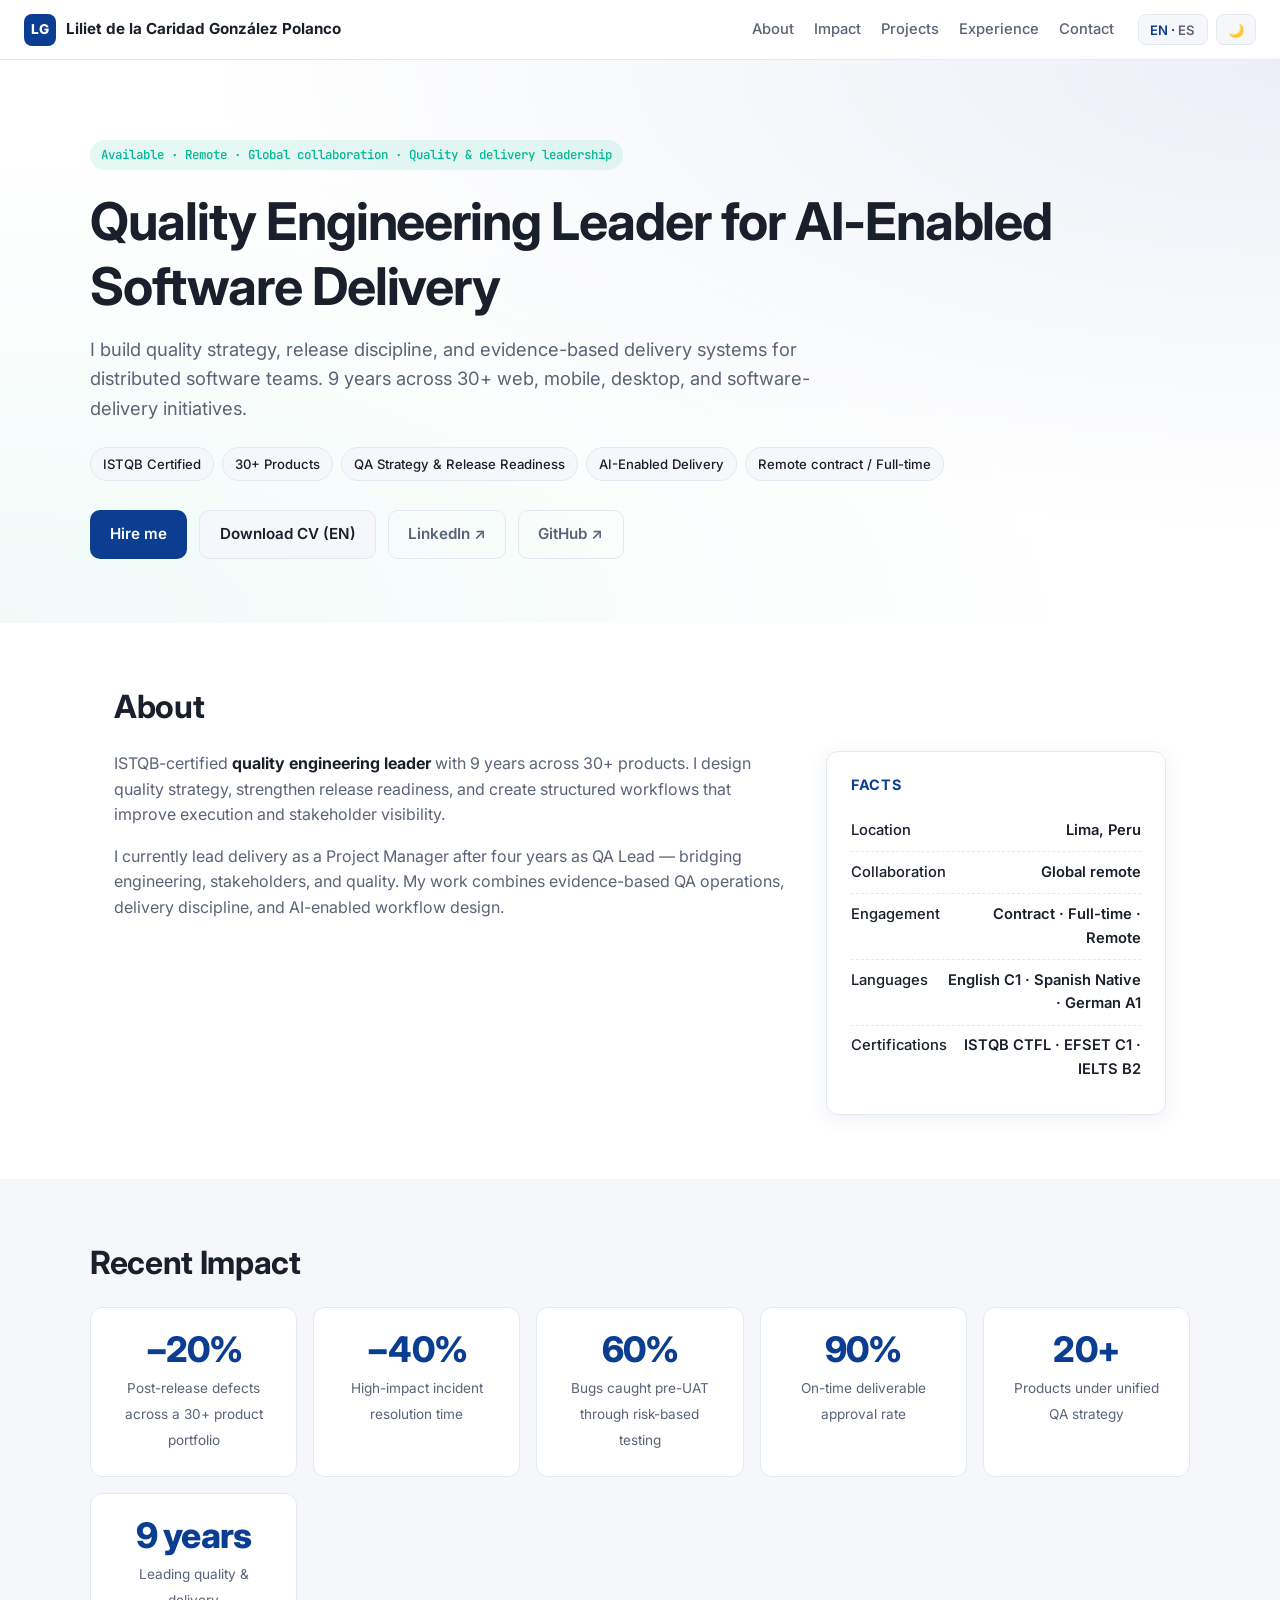
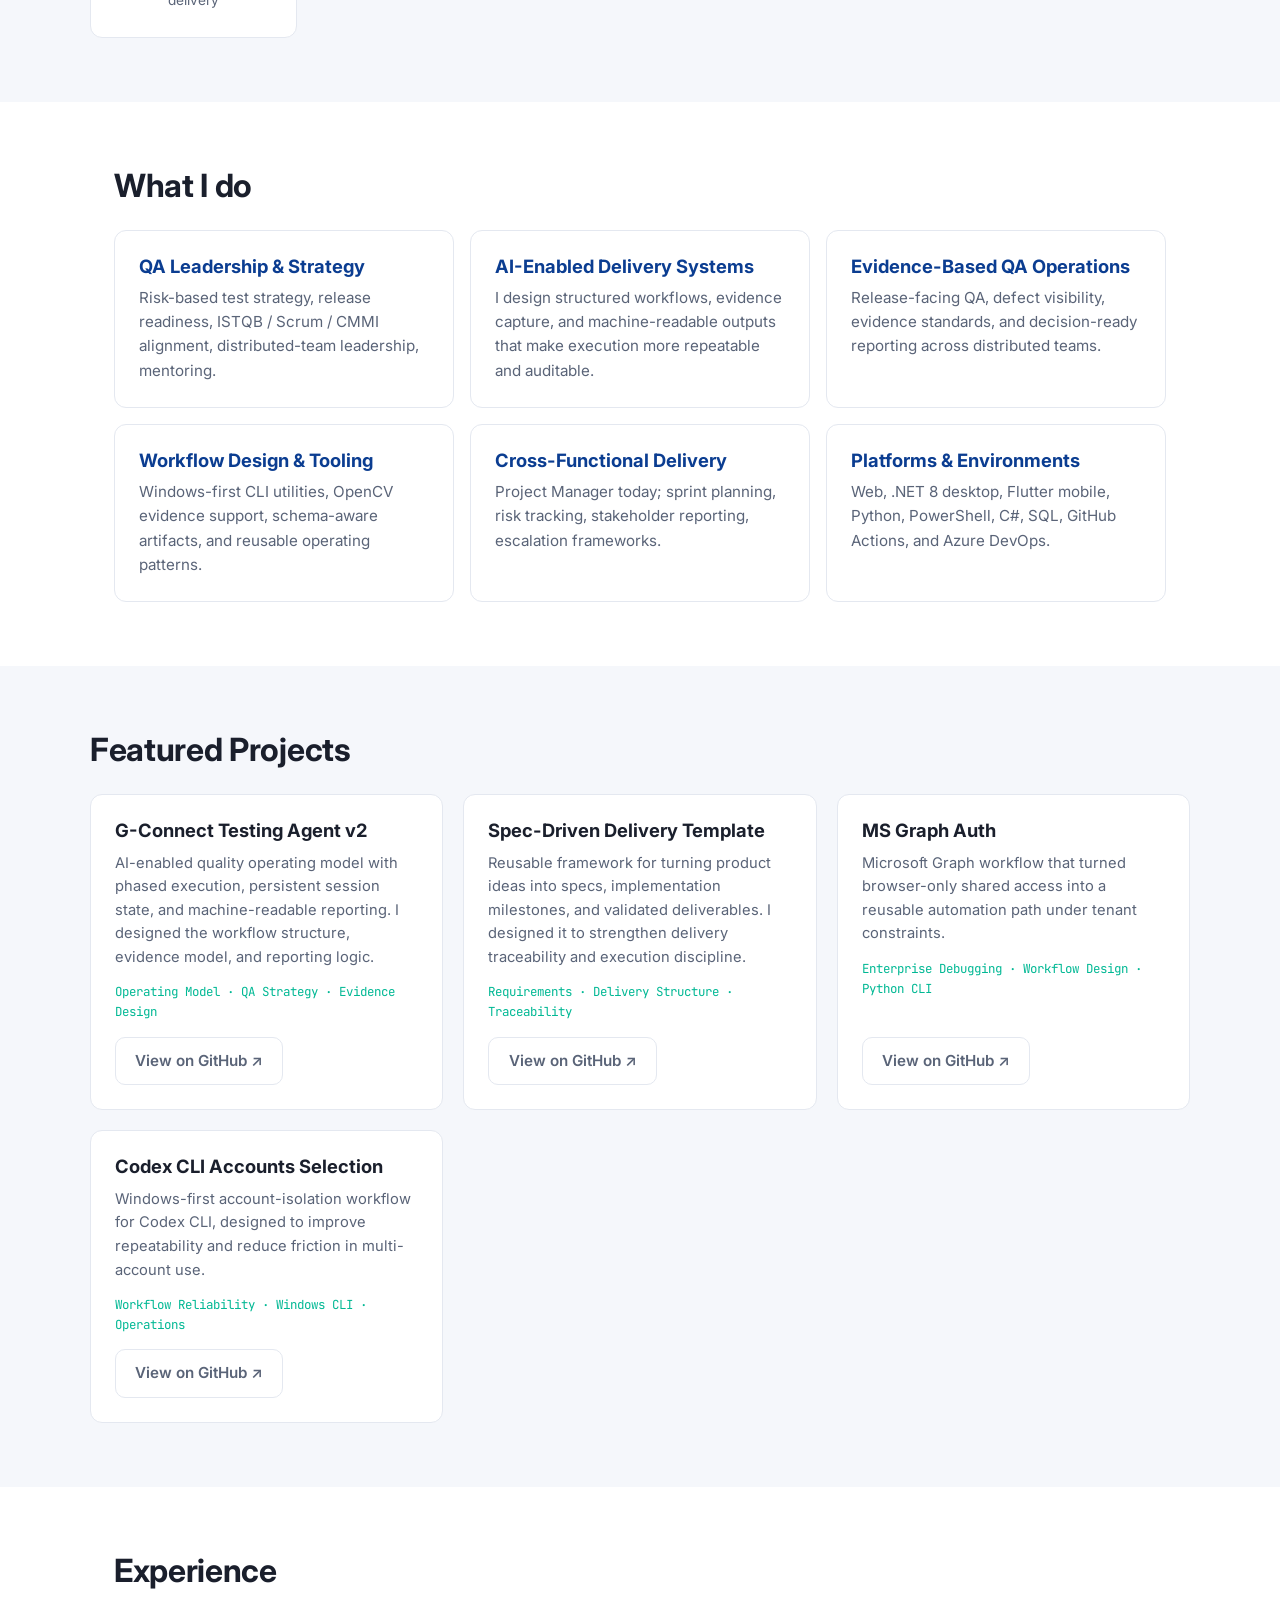
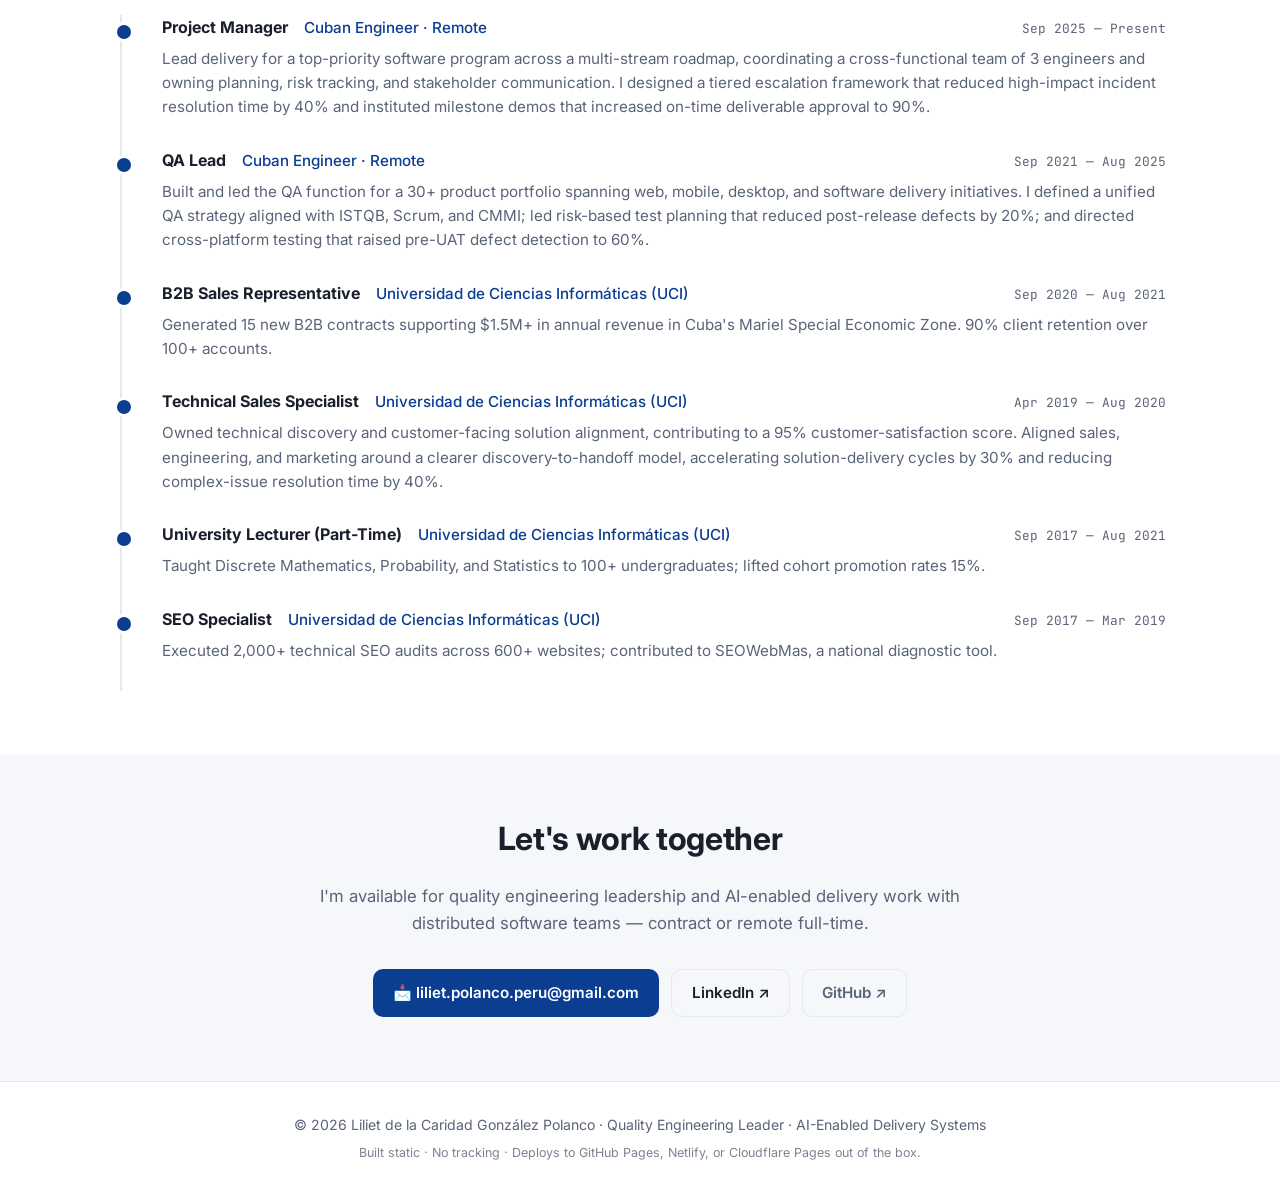
==== index.html @ fee1c7ca "Restore canonical share URL Reverts the temporary versioned share token now that LinkedIn cache bust" ====
<!doctype html>
<html lang="en" data-theme="light">
<head>
  <meta charset="utf-8" />
  <meta name="viewport" content="width=device-width, initial-scale=1" />
  <title>Liliet de la Caridad González Polanco — Quality Engineering Leader · AI-Enabled Delivery Systems</title>
  <meta name="description" content="Quality engineering leader focused on QA strategy, release readiness, stakeholder visibility, and AI-enabled delivery systems for distributed software teams. Based in Lima, Peru and open to global remote collaboration." />
  <meta name="author" content="Liliet de la Caridad González Polanco" />
  <meta name="theme-color" content="#0B3D91" />

  <link rel="canonical" href="https://erzascarlettitania.github.io/portfolio/" />

  <!-- Open Graph -->
  <meta property="og:type" content="website" />
  <meta property="og:site_name" content="Liliet de la Caridad González Polanco — Portfolio" />
  <meta property="og:url" content="https://erzascarlettitania.github.io/portfolio/" />
  <meta property="og:title" content="Liliet de la Caridad González Polanco — Quality Engineering Leader · AI-Enabled Delivery Systems" />
  <meta property="og:description" content="Quality engineering leadership, release readiness, stakeholder visibility, and AI-enabled delivery systems for distributed software teams." />
  <meta property="og:image" content="https://erzascarlettitania.github.io/portfolio/assets/og-cover.png" />
  <meta property="og:image:secure_url" content="https://erzascarlettitania.github.io/portfolio/assets/og-cover.png" />
  <meta property="og:image:type" content="image/png" />
  <meta property="og:image:width" content="1200" />
  <meta property="og:image:height" content="630" />
  <meta property="og:image:alt" content="Liliet de la Caridad González Polanco — Quality Strategy · Delivery Discipline · AI-Enabled Operations" />
  <meta property="og:locale" content="en_US" />
  <meta property="og:locale:alternate" content="es_ES" />

  <!-- Twitter / X -->
  <meta name="twitter:card" content="summary_large_image" />
  <meta name="twitter:title" content="Liliet de la Caridad González Polanco — Quality Engineering Leader · AI-Enabled Delivery Systems" />
  <meta name="twitter:description" content="Quality engineering leadership, release readiness, stakeholder visibility, and AI-enabled delivery systems for distributed software teams." />
  <meta name="twitter:image" content="https://erzascarlettitania.github.io/portfolio/assets/og-cover.png" />

  <link rel="preconnect" href="https://fonts.googleapis.com" />
  <link rel="preconnect" href="https://fonts.gstatic.com" crossorigin />
  <link href="https://fonts.googleapis.com/css2?family=Inter:wght@400;500;600;700;800&family=JetBrains+Mono:wght@400;500&display=swap" rel="stylesheet" />
  <link rel="stylesheet" href="assets/styles.css" />
  <link rel="icon" href="data:image/svg+xml,%3Csvg xmlns='http://www.w3.org/2000/svg' viewBox='0 0 100 100'%3E%3Crect width='100' height='100' rx='20' fill='%230B3D91'/%3E%3Ctext x='50' y='66' font-size='52' font-family='Inter,sans-serif' font-weight='800' text-anchor='middle' fill='white'%3ELG%3C/text%3E%3C/svg%3E" />
  <!-- Google tag (gtag.js) -->
  <script async src="https://www.googletagmanager.com/gtag/js?id=G-RDJG6K39SJ"></script>
  <script>
    window.dataLayer = window.dataLayer || [];
    function gtag(){dataLayer.push(arguments);}
    gtag('js', new Date());
    gtag('config', 'G-RDJG6K39SJ');
  </script>
</head>
<body>

<!-- ====== NAV ====== -->
<header class="nav">
  <a href="#top" class="brand">
    <span class="brand-mark">LG</span>
    <span class="brand-name">Liliet de la Caridad González Polanco</span>
  </a>
  <nav class="nav-links">
    <a href="#about" data-i18n="nav.about">About</a>
    <a href="#impact" data-i18n="nav.impact">Impact</a>
    <a href="#projects" data-i18n="nav.projects">Projects</a>
    <a href="#experience" data-i18n="nav.experience">Experience</a>
    <a href="#contact" data-i18n="nav.contact">Contact</a>
  </nav>
  <div class="nav-actions">
    <button class="lang-toggle" id="langToggle" aria-label="Toggle language">
      <span class="lang-on">EN</span> · <span class="lang-off">ES</span>
    </button>
    <button class="theme-toggle" id="themeToggle" aria-label="Toggle theme">🌙</button>
  </div>
</header>

<main id="top">

<!-- ====== HERO ====== -->
<section class="hero">
  <div class="hero-inner">
    <p class="eyebrow" data-i18n="hero.eyebrow">Available · Remote · Global collaboration · Quality &amp; delivery leadership</p>
    <h1 data-i18n="hero.title">Quality Engineering Leader for AI-Enabled Software Delivery</h1>
    <p class="lead" data-i18n="hero.lead">
      I build quality strategy, release discipline, and evidence-based delivery systems for distributed software teams.
      9 years across 30+ web, mobile, desktop, and software-delivery initiatives.
    </p>
    <div class="badges">
      <span class="badge" data-i18n="hero.b1">ISTQB Certified</span>
      <span class="badge" data-i18n="hero.b2">30+ Products</span>
      <span class="badge" data-i18n="hero.b3">QA Strategy &amp; Release Readiness</span>
      <span class="badge" data-i18n="hero.b4">AI-Enabled Delivery</span>
      <span class="badge" data-i18n="hero.b5">Remote contract / Full-time</span>
    </div>
    <div class="cta-row">
      <a class="btn btn-primary" href="mailto:liliet.polanco.peru@gmail.com" data-i18n="hero.ctaHire">Hire me</a>
      <a class="btn btn-secondary" id="cvDownload" href="assets/cv-en.pdf" download data-i18n="hero.ctaCv">Download CV (EN)</a>
      <a class="btn btn-ghost" href="https://www.linkedin.com/in/lilypolanco" target="_blank" rel="noopener">LinkedIn ↗</a>
      <a class="btn btn-ghost" href="https://github.com/ErzaScarletTitania" target="_blank" rel="noopener">GitHub ↗</a>
    </div>
  </div>
</section>

<!-- ====== ABOUT ====== -->
<section id="about" class="section">
  <h2 data-i18n="about.title">About</h2>
  <div class="grid two-col">
    <div>
      <p data-i18n="about.p1">
        ISTQB-certified <strong>quality engineering leader</strong> with 9 years across 30+ products.
        I design quality strategy, strengthen release readiness, and create structured workflows that improve execution and stakeholder visibility.
      </p>
      <p data-i18n="about.p2">
        I currently lead delivery as a Project Manager after four years as QA Lead — bridging engineering, stakeholders, and quality.
        My work combines evidence-based QA operations, delivery discipline, and AI-enabled workflow design.
      </p>
    </div>
    <aside class="card">
      <h3 data-i18n="about.factsTitle">Facts</h3>
      <ul class="facts">
        <li><strong data-i18n="about.f1k">Location</strong><span data-i18n="about.f1v">Lima, Peru</span></li>
        <li><strong data-i18n="about.f2k">Collaboration</strong><span data-i18n="about.f2v">Global remote</span></li>
        <li><strong data-i18n="about.f3k">Engagement</strong><span data-i18n="about.f3v">Contract · Full-time · Remote</span></li>
        <li><strong data-i18n="about.f4k">Languages</strong><span data-i18n="about.f4v">English C1 · Spanish Native · German A1</span></li>
        <li><strong data-i18n="about.f5k">Certifications</strong><span>ISTQB CTFL · EFSET C1 · IELTS B2</span></li>
      </ul>
    </aside>
  </div>
</section>

<!-- ====== IMPACT ====== -->
<section id="impact" class="section section-alt">
  <h2 data-i18n="impact.title">Recent Impact</h2>
  <div class="metrics">
    <div class="metric">
      <span class="metric-value">−20%</span>
      <span class="metric-label" data-i18n="impact.m1">Post-release defects across a 30+ product portfolio</span>
    </div>
    <div class="metric">
      <span class="metric-value">−40%</span>
      <span class="metric-label" data-i18n="impact.m2">High-impact incident resolution time</span>
    </div>
    <div class="metric">
      <span class="metric-value">60%</span>
      <span class="metric-label" data-i18n="impact.m3">Bugs caught pre-UAT through risk-based testing</span>
    </div>
    <div class="metric">
      <span class="metric-value">90%</span>
      <span class="metric-label" data-i18n="impact.m4">On-time deliverable approval rate</span>
    </div>
    <div class="metric">
      <span class="metric-value">20+</span>
      <span class="metric-label" data-i18n="impact.m5">Products under unified QA strategy</span>
    </div>
    <div class="metric">
      <span class="metric-value" data-i18n="impact.v6">9 years</span>
      <span class="metric-label" data-i18n="impact.m6">Leading quality &amp; delivery</span>
    </div>
  </div>
</section>

<!-- ====== SKILLS ====== -->
<section id="skills" class="section">
  <h2 data-i18n="skills.title">What I do</h2>
  <div class="skills-grid">
    <div class="skill-card">
      <h3 data-i18n="skills.s1t">QA Leadership &amp; Strategy</h3>
      <p data-i18n="skills.s1d">Risk-based test strategy, release readiness, ISTQB / Scrum / CMMI alignment, distributed-team leadership, mentoring.</p>
    </div>
    <div class="skill-card">
      <h3 data-i18n="skills.s2t">AI-Enabled Delivery Systems</h3>
      <p data-i18n="skills.s2d">I design structured workflows, evidence capture, and machine-readable outputs that make execution more repeatable and auditable.</p>
    </div>
    <div class="skill-card">
      <h3 data-i18n="skills.s3t">Evidence-Based QA Operations</h3>
      <p data-i18n="skills.s3d">Release-facing QA, defect visibility, evidence standards, and decision-ready reporting across distributed teams.</p>
    </div>
    <div class="skill-card">
      <h3 data-i18n="skills.s4t">Workflow Design &amp; Tooling</h3>
      <p data-i18n="skills.s4d">Windows-first CLI utilities, OpenCV evidence support, schema-aware artifacts, and reusable operating patterns.</p>
    </div>
    <div class="skill-card">
      <h3 data-i18n="skills.s5t">Cross-Functional Delivery</h3>
      <p data-i18n="skills.s5d">Project Manager today; sprint planning, risk tracking, stakeholder reporting, escalation frameworks.</p>
    </div>
    <div class="skill-card">
      <h3 data-i18n="skills.s6t">Platforms &amp; Environments</h3>
      <p data-i18n="skills.s6d">Web, .NET 8 desktop, Flutter mobile, Python, PowerShell, C#, SQL, GitHub Actions, and Azure DevOps.</p>
    </div>
  </div>
</section>

<!-- ====== PROJECTS ====== -->
<section id="projects" class="section section-alt">
  <h2 data-i18n="projects.title">Featured Projects</h2>
  <div class="projects">
    <article class="project">
      <h3>G-Connect Testing Agent v2</h3>
      <p data-i18n="projects.p1">
        AI-enabled quality operating model with phased execution, persistent session state, and machine-readable reporting.
        I designed the workflow structure, evidence model, and reporting logic.
      </p>
      <p class="stack" data-i18n="projects.s1">Operating Model · QA Strategy · Evidence Design</p>
      <a class="btn btn-ghost" href="https://github.com/ErzaScarletTitania/g-connect-testing-agent-v2-public-showcase" target="_blank" rel="noopener" data-i18n="projects.cta">View on GitHub ↗</a>
    </article>
    <article class="project">
      <h3>Spec-Driven Delivery Template</h3>
      <p data-i18n="projects.p2">
        Reusable framework for turning product ideas into specs, implementation milestones, and validated deliverables.
        I designed it to strengthen delivery traceability and execution discipline.
      </p>
      <p class="stack" data-i18n="projects.s2">Requirements · Delivery Structure · Traceability</p>
      <a class="btn btn-ghost" href="https://github.com/ErzaScarletTitania/spec-driven-delivery-template" target="_blank" rel="noopener" data-i18n="projects.cta">View on GitHub ↗</a>
    </article>
    <article class="project">
      <h3>MS Graph Auth</h3>
      <p data-i18n="projects.p3">
        Microsoft Graph workflow that turned browser-only shared access into a reusable automation path under tenant constraints.
      </p>
      <p class="stack" data-i18n="projects.s3">Enterprise Debugging · Workflow Design · Python CLI</p>
      <a class="btn btn-ghost" href="https://github.com/ErzaScarletTitania/ms-graph-auth" target="_blank" rel="noopener" data-i18n="projects.cta">View on GitHub ↗</a>
    </article>
    <article class="project">
      <h3>Codex CLI Accounts Selection</h3>
      <p data-i18n="projects.p4">
        Windows-first account-isolation workflow for Codex CLI, designed to improve repeatability and reduce friction in multi-account use.
      </p>
      <p class="stack" data-i18n="projects.s4">Workflow Reliability · Windows CLI · Operations</p>
      <a class="btn btn-ghost" href="https://github.com/ErzaScarletTitania/Codex-CLI-Accounts-Selection" target="_blank" rel="noopener" data-i18n="projects.cta">View on GitHub ↗</a>
    </article>
  </div>
</section>

<!-- ====== EXPERIENCE ====== -->
<section id="experience" class="section">
  <h2 data-i18n="exp.title">Experience</h2>
  <ol class="timeline">
    <li>
      <div class="t-header">
        <span class="t-role" data-i18n="exp.h1r">Project Manager</span>
        <span class="t-company" data-i18n="exp.h1c">Cuban Engineer · Remote</span>
        <span class="t-date" data-i18n="exp.h1d">Sep 2025 — Present</span>
      </div>
      <p data-i18n="exp.r1">Lead delivery for a top-priority software program across a multi-stream roadmap, coordinating a cross-functional team of 3 engineers and owning planning, risk tracking, and stakeholder communication. I designed a tiered escalation framework that reduced high-impact incident resolution time by 40% and instituted milestone demos that increased on-time deliverable approval to 90%.</p>
    </li>
    <li>
      <div class="t-header">
        <span class="t-role" data-i18n="exp.h2r">QA Lead</span>
        <span class="t-company" data-i18n="exp.h2c">Cuban Engineer · Remote</span>
        <span class="t-date" data-i18n="exp.h2d">Sep 2021 — Aug 2025</span>
      </div>
      <p data-i18n="exp.r2">Built and led the QA function for a 30+ product portfolio spanning web, mobile, desktop, and software delivery initiatives. I defined a unified QA strategy aligned with ISTQB, Scrum, and CMMI; led risk-based test planning that reduced post-release defects by 20%; and directed cross-platform testing that raised pre-UAT defect detection to 60%.</p>
    </li>
    <li>
      <div class="t-header">
        <span class="t-role" data-i18n="exp.h3r">B2B Sales Representative</span>
        <span class="t-company" data-i18n="exp.h3c">Universidad de Ciencias Informáticas (UCI)</span>
        <span class="t-date" data-i18n="exp.h3d">Sep 2020 — Aug 2021</span>
      </div>
      <p data-i18n="exp.r3">Generated 15 new B2B contracts supporting $1.5M+ in annual revenue in Cuba's Mariel Special Economic Zone. 90% client retention over 100+ accounts.</p>
    </li>
    <li>
      <div class="t-header">
        <span class="t-role" data-i18n="exp.h4r">Technical Sales Specialist</span>
        <span class="t-company" data-i18n="exp.h4c">Universidad de Ciencias Informáticas (UCI)</span>
        <span class="t-date" data-i18n="exp.h4d">Apr 2019 — Aug 2020</span>
      </div>
      <p data-i18n="exp.r4">Owned technical discovery and customer-facing solution alignment, contributing to a 95% customer-satisfaction score. Aligned sales, engineering, and marketing around a clearer discovery-to-handoff model, accelerating solution-delivery cycles by 30% and reducing complex-issue resolution time by 40%.</p>
    </li>
    <li>
      <div class="t-header">
        <span class="t-role" data-i18n="exp.h5r">University Lecturer (Part-Time)</span>
        <span class="t-company" data-i18n="exp.h5c">Universidad de Ciencias Informáticas (UCI)</span>
        <span class="t-date" data-i18n="exp.h5d">Sep 2017 — Aug 2021</span>
      </div>
      <p data-i18n="exp.r5">Taught Discrete Mathematics, Probability, and Statistics to 100+ undergraduates; lifted cohort promotion rates 15%.</p>
    </li>
    <li>
      <div class="t-header">
        <span class="t-role" data-i18n="exp.h6r">SEO Specialist</span>
        <span class="t-company" data-i18n="exp.h6c">Universidad de Ciencias Informáticas (UCI)</span>
        <span class="t-date" data-i18n="exp.h6d">Sep 2017 — Mar 2019</span>
      </div>
      <p data-i18n="exp.r6">Executed 2,000+ technical SEO audits across 600+ websites; contributed to SEOWebMas, a national diagnostic tool.</p>
    </li>
  </ol>
</section>

<!-- ====== CONTACT ====== -->
<section id="contact" class="section section-alt contact">
  <h2 data-i18n="contact.title">Let's work together</h2>
    <p class="contact-lead" data-i18n="contact.lead">
    I'm available for quality engineering leadership and AI-enabled delivery work with distributed software teams —
    contract or remote full-time.
    </p>
  <div class="cta-row center">
    <a class="btn btn-primary" href="mailto:liliet.polanco.peru@gmail.com">📩 liliet.polanco.peru@gmail.com</a>
    <a class="btn btn-secondary" href="https://www.linkedin.com/in/lilypolanco" target="_blank" rel="noopener">LinkedIn ↗</a>
    <a class="btn btn-ghost" href="https://github.com/ErzaScarletTitania" target="_blank" rel="noopener">GitHub ↗</a>
  </div>
</section>

</main>

<footer class="footer">
  <p>© <span id="year"></span> Liliet de la Caridad González Polanco · <span data-i18n="footer.tag">Quality Engineering Leader · AI-Enabled Delivery Systems</span></p>
  <p class="small" data-i18n="footer.built">Built static · No tracking · Deploys to GitHub Pages, Netlify, or Cloudflare Pages out of the box.</p>
</footer>

<script src="assets/script.js"></script>
</body>
</html>
---- assets/styles.css ----
/* ============================================
   Liliet Gonzalez Polanco — Portfolio styles
   Single-page, responsive, light + dark theme
   ============================================ */

:root {
  --navy: #0B3D91;
  --navy-2: #1853C7;
  --ink: #1A1F2C;
  --muted: #5A6478;
  --bg: #FFFFFF;
  --bg-alt: #F5F7FB;
  --card: #FFFFFF;
  --border: #E4E8F0;
  --accent: #00B894;
  --shadow: 0 4px 20px rgba(11, 61, 145, 0.08);
  --radius: 12px;
  --max: 1100px;
  --font: 'Inter', -apple-system, BlinkMacSystemFont, 'Segoe UI', Roboto, sans-serif;
  --mono: 'JetBrains Mono', ui-monospace, SFMono-Regular, Menlo, monospace;
}

[data-theme="dark"] {
  --ink: #E8ECF5;
  --muted: #98A2B8;
  --bg: #0E1322;
  --bg-alt: #151B2E;
  --card: #1A2138;
  --border: #2A3252;
  --navy: #4D7CE6;
  --navy-2: #6E96EF;
  --shadow: 0 4px 20px rgba(0, 0, 0, 0.4);
}

* { box-sizing: border-box; margin: 0; padding: 0; }

html { scroll-behavior: smooth; }

body {
  font-family: var(--font);
  color: var(--ink);
  background: var(--bg);
  line-height: 1.6;
  font-size: 16px;
  -webkit-font-smoothing: antialiased;
  transition: background 0.2s, color 0.2s;
}

a { color: var(--navy); text-decoration: none; }
a:hover { text-decoration: underline; }

h1, h2, h3 { font-weight: 700; line-height: 1.25; color: var(--ink); }
h1 { font-size: clamp(2rem, 4.5vw, 3.25rem); letter-spacing: -0.02em; }
h2 { font-size: clamp(1.5rem, 3vw, 2rem); margin-bottom: 1.5rem; letter-spacing: -0.01em; }
h3 { font-size: 1.15rem; margin-bottom: 0.5rem; }

/* ====== NAV ====== */
.nav {
  position: sticky; top: 0; z-index: 50;
  display: flex; align-items: center; gap: 1.5rem;
  padding: 0.85rem 1.5rem;
  background: rgba(255, 255, 255, 0.85);
  backdrop-filter: blur(12px);
  border-bottom: 1px solid var(--border);
}
[data-theme="dark"] .nav { background: rgba(14, 19, 34, 0.85); }

.brand { display: flex; align-items: center; gap: 0.6rem; font-weight: 700; color: var(--ink); }
.brand:hover { text-decoration: none; }
.brand-mark {
  display: inline-flex; align-items: center; justify-content: center;
  width: 32px; height: 32px;
  background: var(--navy); color: white;
  border-radius: 8px; font-size: 0.85rem; font-weight: 800;
}
.brand-name { font-size: 0.95rem; }

.nav-links { display: flex; gap: 1.25rem; margin-left: auto; }
.nav-links a { color: var(--muted); font-size: 0.92rem; font-weight: 500; }
.nav-links a:hover { color: var(--navy); text-decoration: none; }

.nav-actions { display: flex; gap: 0.5rem; }
.lang-toggle, .theme-toggle {
  background: var(--bg-alt); border: 1px solid var(--border);
  color: var(--ink); padding: 0.4rem 0.7rem;
  border-radius: 8px; cursor: pointer; font-size: 0.82rem; font-weight: 600;
  font-family: var(--font);
  transition: all 0.15s;
}
.lang-toggle:hover, .theme-toggle:hover { border-color: var(--navy); color: var(--navy); }
.lang-on { color: var(--navy); }
.lang-off { color: var(--muted); }
[lang="es"] .lang-on { color: var(--muted); }
[lang="es"] .lang-off { color: var(--navy); }

/* ====== HERO ====== */
.hero {
  padding: 5rem 1.5rem 4rem;
  background:
    radial-gradient(ellipse at top right, rgba(11, 61, 145, 0.08), transparent 60%),
    radial-gradient(ellipse at bottom left, rgba(0, 184, 148, 0.06), transparent 60%);
}
.hero-inner { max-width: var(--max); margin: 0 auto; }

.eyebrow {
  display: inline-block;
  font-family: var(--mono);
  font-size: 0.78rem;
  color: var(--accent);
  background: rgba(0, 184, 148, 0.1);
  padding: 0.3rem 0.7rem;
  border-radius: 999px;
  margin-bottom: 1.2rem;
  font-weight: 500;
}

.lead {
  font-size: 1.15rem; color: var(--muted);
  max-width: 760px; margin: 1rem 0 1.5rem;
}

.badges { display: flex; flex-wrap: wrap; gap: 0.5rem; margin-bottom: 1.8rem; }
.badge {
  font-size: 0.82rem; padding: 0.35rem 0.75rem;
  background: var(--bg-alt); color: var(--ink);
  border: 1px solid var(--border); border-radius: 999px;
  font-weight: 500;
}

.cta-row { display: flex; flex-wrap: wrap; gap: 0.75rem; }
.cta-row.center { justify-content: center; }

.btn {
  display: inline-flex; align-items: center; gap: 0.4rem;
  padding: 0.7rem 1.2rem; border-radius: 10px;
  font-weight: 600; font-size: 0.95rem;
  border: 1px solid transparent; cursor: pointer;
  font-family: var(--font);
  transition: all 0.15s;
}
.btn:hover { text-decoration: none; transform: translateY(-1px); }
.btn-primary { background: var(--navy); color: white; }
.btn-primary:hover { background: var(--navy-2); color: white; box-shadow: var(--shadow); }
.btn-secondary { background: var(--bg-alt); color: var(--ink); border-color: var(--border); }
.btn-secondary:hover { border-color: var(--navy); color: var(--navy); }
.btn-ghost { background: transparent; color: var(--muted); border-color: var(--border); }
.btn-ghost:hover { color: var(--navy); border-color: var(--navy); }

/* ====== SECTIONS ====== */
.section {
  max-width: var(--max);
  margin: 0 auto;
  padding: 4rem 1.5rem;
}
.section-alt {
  background: var(--bg-alt);
  max-width: none;
  padding-left: max(1.5rem, calc((100vw - var(--max)) / 2));
  padding-right: max(1.5rem, calc((100vw - var(--max)) / 2));
}

.grid.two-col {
  display: grid; gap: 2rem;
  grid-template-columns: 2fr 1fr;
}
.grid.two-col p { color: var(--muted); margin-bottom: 1rem; }
.grid.two-col strong, .grid.two-col em { color: var(--ink); font-style: normal; }
.grid.two-col em { color: var(--navy); font-weight: 600; }

.card {
  background: var(--card);
  border: 1px solid var(--border);
  border-radius: var(--radius);
  padding: 1.5rem;
  box-shadow: var(--shadow);
}
.card h3 { color: var(--navy); margin-bottom: 1rem; font-size: 0.9rem; text-transform: uppercase; letter-spacing: 0.05em; }
.facts { list-style: none; }
.facts li {
  display: flex; justify-content: space-between; gap: 1rem;
  padding: 0.55rem 0;
  border-bottom: 1px dashed var(--border);
  font-size: 0.92rem;
}
.facts li:last-child { border-bottom: 0; }
.facts strong { color: var(--muted); font-weight: 500; }
.facts span { color: var(--ink); font-weight: 600; text-align: right; }

/* ====== METRICS ====== */
.metrics {
  display: grid;
  grid-template-columns: repeat(auto-fit, minmax(180px, 1fr));
  gap: 1rem;
  max-width: var(--max);
  margin: 0 auto;
}
.metric {
  background: var(--card);
  border: 1px solid var(--border);
  border-radius: var(--radius);
  padding: 1.5rem;
  text-align: center;
}
.metric-value {
  display: block;
  font-size: 2.2rem; font-weight: 800;
  color: var(--navy);
  line-height: 1; margin-bottom: 0.5rem;
  letter-spacing: -0.02em;
}
.metric-label {
  font-size: 0.85rem; color: var(--muted);
}

/* ====== SKILLS ====== */
.skills-grid {
  display: grid;
  grid-template-columns: repeat(auto-fit, minmax(280px, 1fr));
  gap: 1rem;
}
.skill-card {
  background: var(--card);
  border: 1px solid var(--border);
  border-radius: var(--radius);
  padding: 1.5rem;
  transition: transform 0.15s, box-shadow 0.15s;
}
.skill-card:hover { transform: translateY(-3px); box-shadow: var(--shadow); border-color: var(--navy); }
.skill-card h3 { color: var(--navy); }
.skill-card p { color: var(--muted); font-size: 0.95rem; }

/* ====== PROJECTS ====== */
.projects {
  display: grid;
  grid-template-columns: repeat(auto-fit, minmax(320px, 1fr));
  gap: 1.25rem;
  max-width: var(--max);
  margin: 0 auto;
}
.project {
  background: var(--card);
  border: 1px solid var(--border);
  border-radius: var(--radius);
  padding: 1.5rem;
  display: flex; flex-direction: column;
  transition: transform 0.15s, box-shadow 0.15s, border-color 0.15s;
}
.project:hover { transform: translateY(-3px); box-shadow: var(--shadow); border-color: var(--navy); }
.project h3 { margin-bottom: 0.6rem; }
.project p { color: var(--muted); font-size: 0.92rem; flex: 1; margin-bottom: 0.8rem; }
.project .stack {
  font-family: var(--mono); font-size: 0.78rem;
  color: var(--accent); margin-bottom: 0.9rem;
}
.project .btn { align-self: flex-start; }

/* ====== TIMELINE ====== */
.timeline { list-style: none; position: relative; padding-left: 1.5rem; }
.timeline::before {
  content: ''; position: absolute; left: 6px; top: 0; bottom: 0;
  width: 2px; background: var(--border);
}
.timeline li { position: relative; padding: 0 0 1.75rem 1.5rem; }
.timeline li::before {
  content: ''; position: absolute; left: -1.5rem; top: 0.45rem;
  width: 14px; height: 14px; border-radius: 50%;
  background: var(--navy); border: 3px solid var(--bg);
}
[data-theme="dark"] .timeline li::before { border-color: var(--bg); }
.t-header {
  display: flex; flex-wrap: wrap; gap: 0.5rem 1rem;
  align-items: baseline; margin-bottom: 0.4rem;
}
.t-role { font-weight: 700; color: var(--ink); }
.t-company { color: var(--navy); font-weight: 500; font-size: 0.95rem; }
.t-date { font-family: var(--mono); font-size: 0.8rem; color: var(--muted); margin-left: auto; }
.timeline p { color: var(--muted); font-size: 0.95rem; }

/* ====== CONTACT ====== */
.contact { text-align: center; }
.contact-lead {
  max-width: 700px; margin: 0 auto 2rem;
  color: var(--muted); font-size: 1.05rem;
}

/* ====== FOOTER ====== */
.footer {
  padding: 2rem 1.5rem;
  text-align: center;
  border-top: 1px solid var(--border);
  color: var(--muted);
  font-size: 0.88rem;
}
.footer .small { font-size: 0.78rem; margin-top: 0.4rem; opacity: 0.8; }

/* ====== RESPONSIVE ====== */
@media (max-width: 760px) {
  .nav { padding: 0.7rem 1rem; gap: 0.75rem; }
  .nav-links { display: none; }
  .brand-name { display: none; }
  .hero { padding: 3rem 1rem 2.5rem; }
  .section { padding: 3rem 1rem; }
  .section-alt { padding-left: 1rem; padding-right: 1rem; }
  .grid.two-col { grid-template-columns: 1fr; }
  .t-date { margin-left: 0; }
}
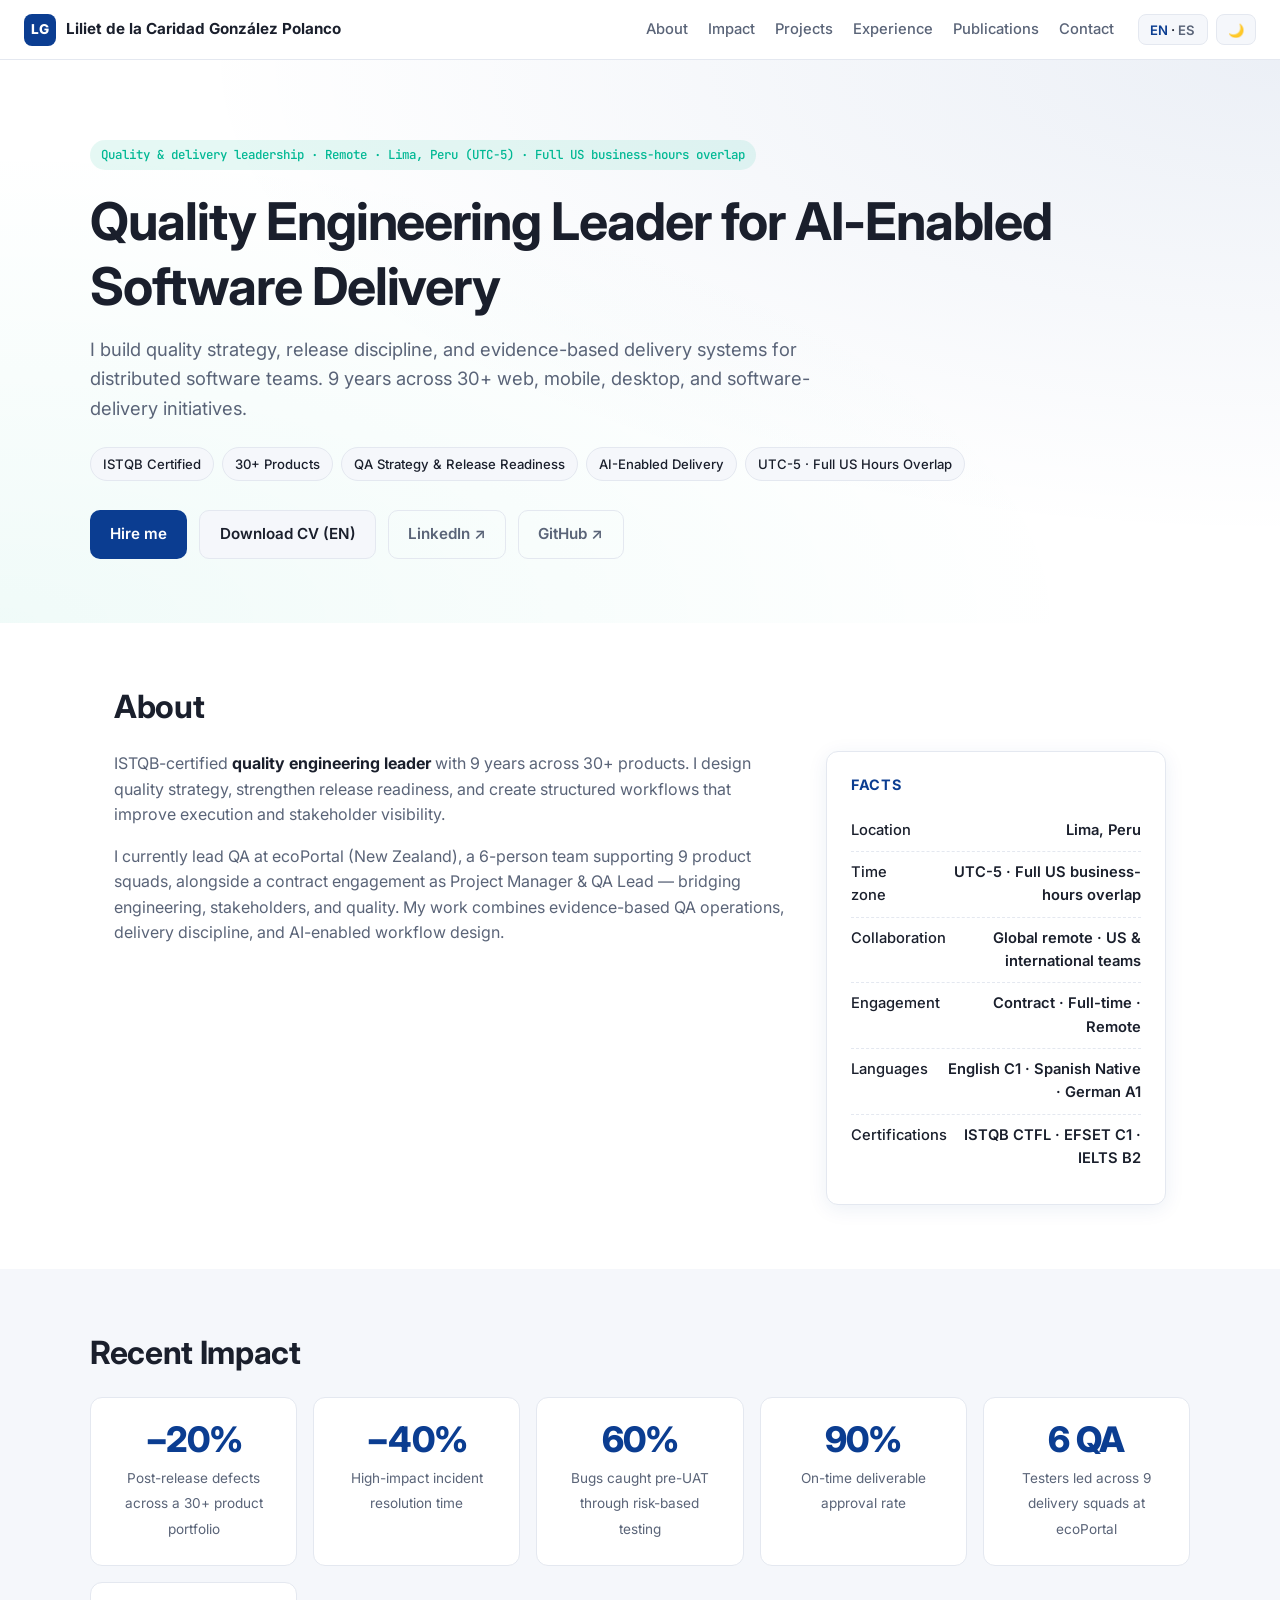
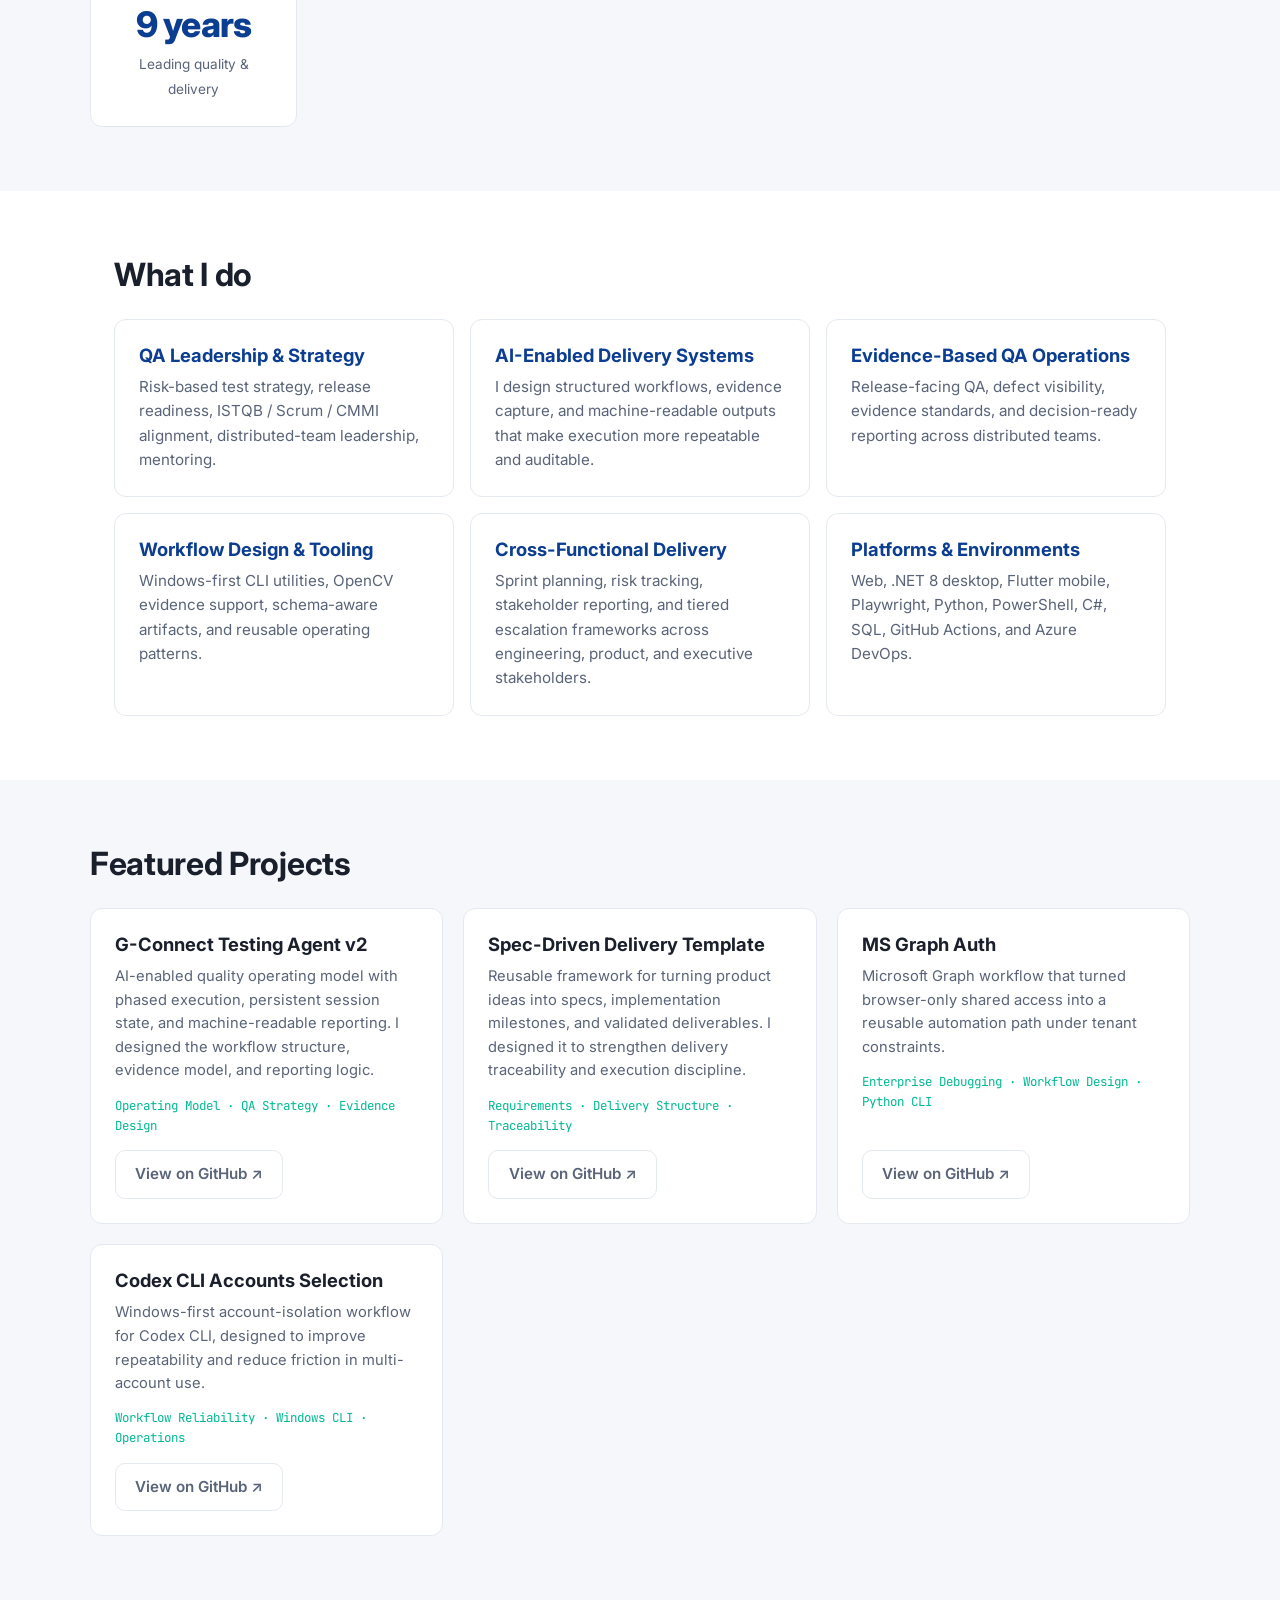
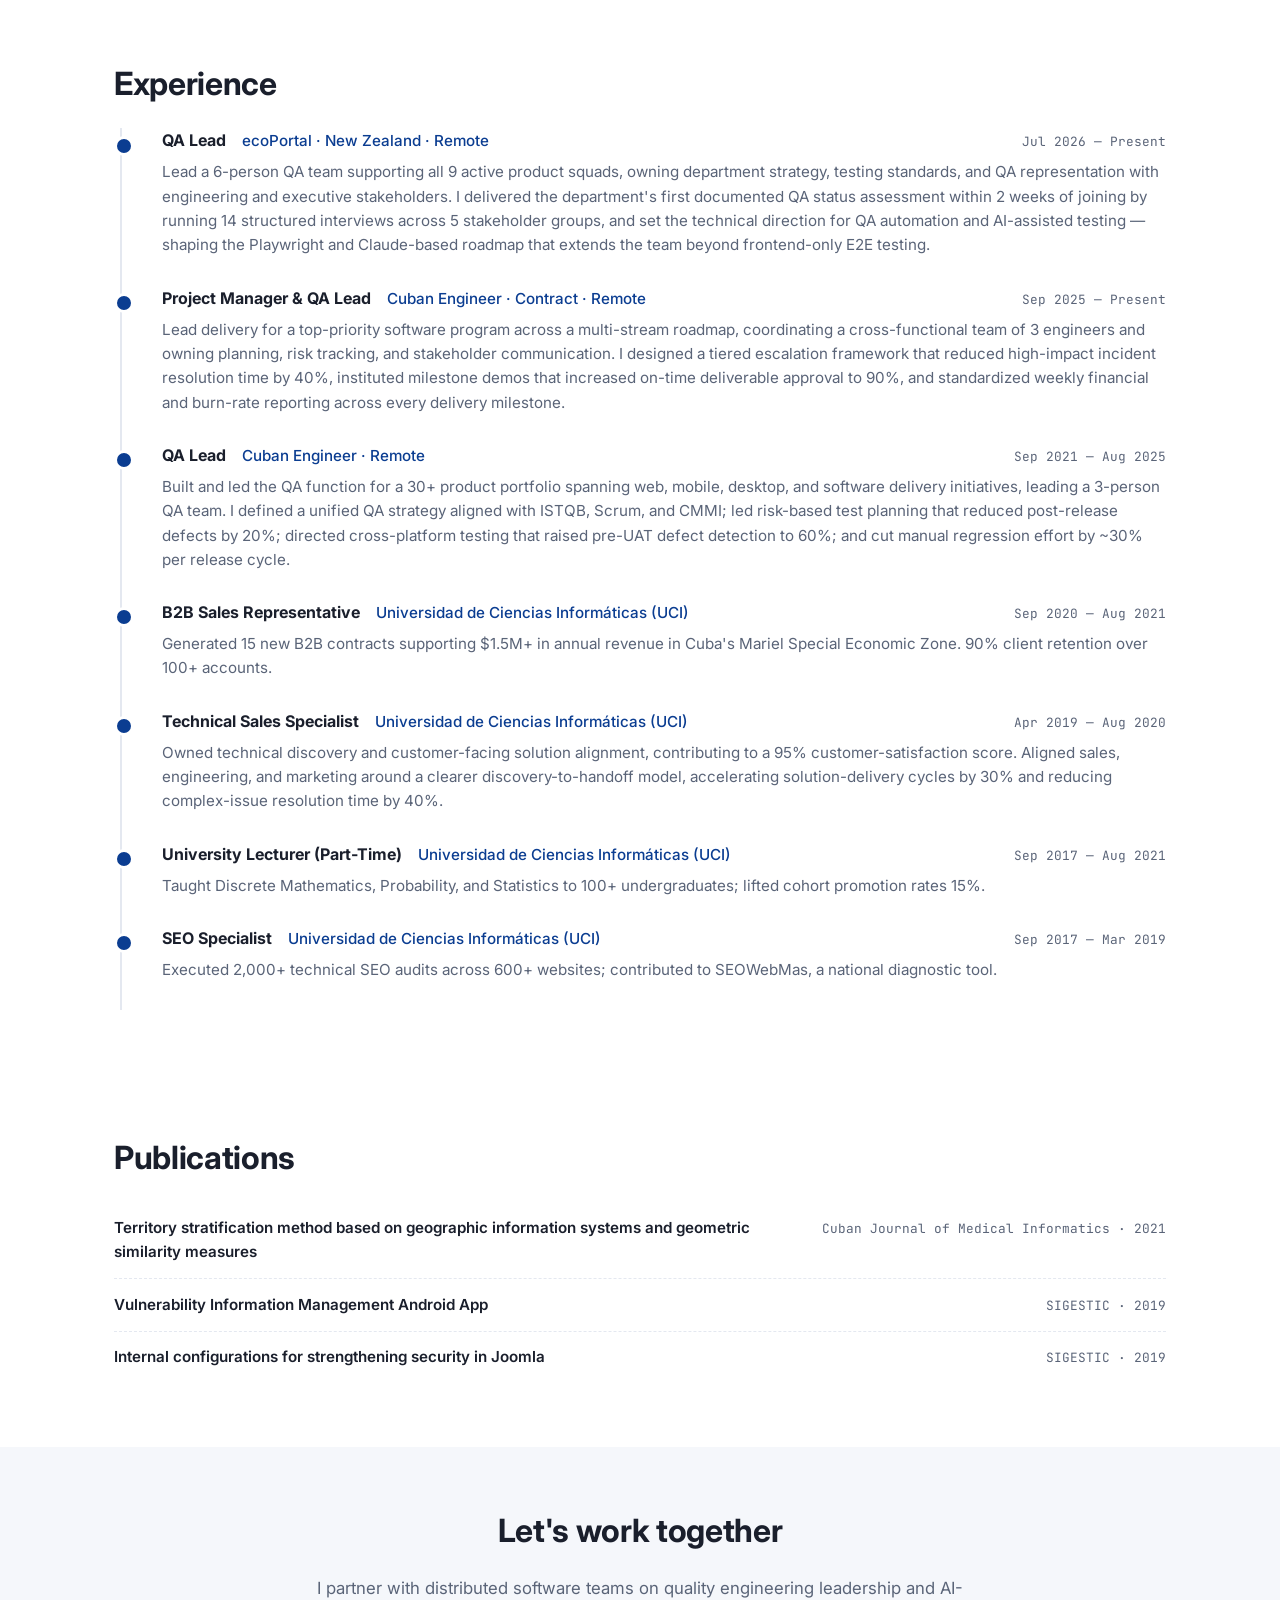
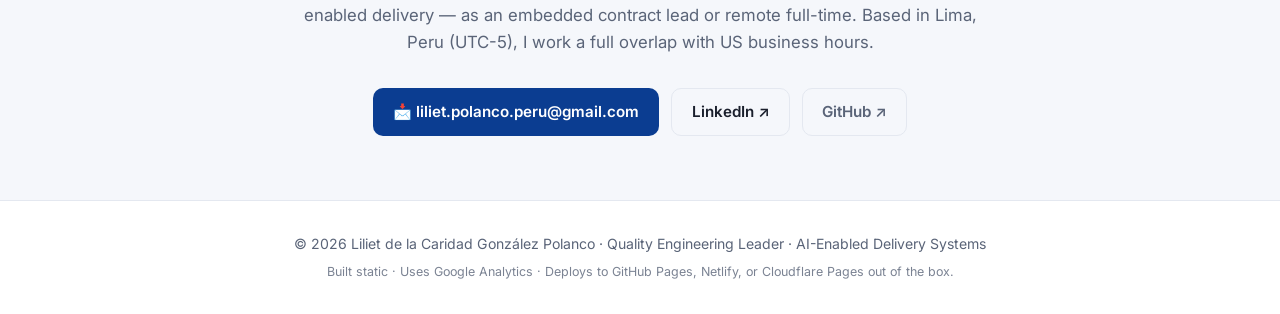
==== commit 1870dcce: "Align portfolio with CV v3 positioning and fix stale content Content: - Add ecoPortal QA Lead (Jul 2" ====
--- a/index.html
+++ b/index.html
@@ -4,7 +4,7 @@
   <meta charset="utf-8" />
   <meta name="viewport" content="width=device-width, initial-scale=1" />
   <title>Liliet de la Caridad González Polanco — Quality Engineering Leader · AI-Enabled Delivery Systems</title>
-  <meta name="description" content="Quality engineering leader focused on QA strategy, release readiness, stakeholder visibility, and AI-enabled delivery systems for distributed software teams. Based in Lima, Peru and open to global remote collaboration." />
+  <meta name="description" content="Quality engineering leader focused on QA strategy, release readiness, stakeholder visibility, and AI-enabled delivery systems for distributed software teams. QA Lead at ecoPortal. Based in Lima, Peru (UTC-5) with full US business-hours overlap." />
   <meta name="author" content="Liliet de la Caridad González Polanco" />
   <meta name="theme-color" content="#0B3D91" />
 
@@ -15,7 +15,7 @@
   <meta property="og:site_name" content="Liliet de la Caridad González Polanco — Portfolio" />
   <meta property="og:url" content="https://erzascarlettitania.github.io/portfolio/" />
   <meta property="og:title" content="Liliet de la Caridad González Polanco — Quality Engineering Leader · AI-Enabled Delivery Systems" />
-  <meta property="og:description" content="Quality engineering leadership, release readiness, stakeholder visibility, and AI-enabled delivery systems for distributed software teams." />
+  <meta property="og:description" content="Quality engineering leadership, release readiness, stakeholder visibility, and AI-enabled delivery systems for distributed software teams. Lima, Peru (UTC-5) — full US business-hours overlap." />
   <meta property="og:image" content="https://erzascarlettitania.github.io/portfolio/assets/og-cover.png" />
   <meta property="og:image:secure_url" content="https://erzascarlettitania.github.io/portfolio/assets/og-cover.png" />
   <meta property="og:image:type" content="image/png" />
@@ -28,7 +28,7 @@
   <!-- Twitter / X -->
   <meta name="twitter:card" content="summary_large_image" />
   <meta name="twitter:title" content="Liliet de la Caridad González Polanco — Quality Engineering Leader · AI-Enabled Delivery Systems" />
-  <meta name="twitter:description" content="Quality engineering leadership, release readiness, stakeholder visibility, and AI-enabled delivery systems for distributed software teams." />
+  <meta name="twitter:description" content="Quality engineering leadership, release readiness, stakeholder visibility, and AI-enabled delivery systems for distributed software teams. Lima, Peru (UTC-5) — full US business-hours overlap." />
   <meta name="twitter:image" content="https://erzascarlettitania.github.io/portfolio/assets/og-cover.png" />
 
   <link rel="preconnect" href="https://fonts.googleapis.com" />
@@ -58,6 +58,7 @@
     <a href="#impact" data-i18n="nav.impact">Impact</a>
     <a href="#projects" data-i18n="nav.projects">Projects</a>
     <a href="#experience" data-i18n="nav.experience">Experience</a>
+    <a href="#publications" data-i18n="nav.publications">Publications</a>
     <a href="#contact" data-i18n="nav.contact">Contact</a>
   </nav>
   <div class="nav-actions">
@@ -73,7 +74,7 @@
 <!-- ====== HERO ====== -->
 <section class="hero">
   <div class="hero-inner">
-    <p class="eyebrow" data-i18n="hero.eyebrow">Available · Remote · Global collaboration · Quality &amp; delivery leadership</p>
+    <p class="eyebrow" data-i18n="hero.eyebrow">Quality &amp; delivery leadership · Remote · Lima, Peru (UTC-5) · Full US business-hours overlap</p>
     <h1 data-i18n="hero.title">Quality Engineering Leader for AI-Enabled Software Delivery</h1>
     <p class="lead" data-i18n="hero.lead">
       I build quality strategy, release discipline, and evidence-based delivery systems for distributed software teams.
@@ -84,7 +85,7 @@
       <span class="badge" data-i18n="hero.b2">30+ Products</span>
       <span class="badge" data-i18n="hero.b3">QA Strategy &amp; Release Readiness</span>
       <span class="badge" data-i18n="hero.b4">AI-Enabled Delivery</span>
-      <span class="badge" data-i18n="hero.b5">Remote contract / Full-time</span>
+      <span class="badge" data-i18n="hero.b5">UTC-5 · Full US Hours Overlap</span>
     </div>
     <div class="cta-row">
       <a class="btn btn-primary" href="mailto:liliet.polanco.peru@gmail.com" data-i18n="hero.ctaHire">Hire me</a>
@@ -105,7 +106,7 @@
         I design quality strategy, strengthen release readiness, and create structured workflows that improve execution and stakeholder visibility.
       </p>
       <p data-i18n="about.p2">
-        I currently lead delivery as a Project Manager after four years as QA Lead — bridging engineering, stakeholders, and quality.
+        I currently lead QA at ecoPortal (New Zealand), a 6-person team supporting 9 product squads, alongside a contract engagement as Project Manager &amp; QA Lead — bridging engineering, stakeholders, and quality.
         My work combines evidence-based QA operations, delivery discipline, and AI-enabled workflow design.
       </p>
     </div>
@@ -113,7 +114,8 @@
       <h3 data-i18n="about.factsTitle">Facts</h3>
       <ul class="facts">
         <li><strong data-i18n="about.f1k">Location</strong><span data-i18n="about.f1v">Lima, Peru</span></li>
-        <li><strong data-i18n="about.f2k">Collaboration</strong><span data-i18n="about.f2v">Global remote</span></li>
+        <li><strong data-i18n="about.ftzk">Time zone</strong><span data-i18n="about.ftzv">UTC-5 · Full US business-hours overlap</span></li>
+        <li><strong data-i18n="about.f2k">Collaboration</strong><span data-i18n="about.f2v">Global remote · US &amp; international teams</span></li>
         <li><strong data-i18n="about.f3k">Engagement</strong><span data-i18n="about.f3v">Contract · Full-time · Remote</span></li>
         <li><strong data-i18n="about.f4k">Languages</strong><span data-i18n="about.f4v">English C1 · Spanish Native · German A1</span></li>
         <li><strong data-i18n="about.f5k">Certifications</strong><span>ISTQB CTFL · EFSET C1 · IELTS B2</span></li>
@@ -143,8 +145,8 @@
       <span class="metric-label" data-i18n="impact.m4">On-time deliverable approval rate</span>
     </div>
     <div class="metric">
-      <span class="metric-value">20+</span>
-      <span class="metric-label" data-i18n="impact.m5">Products under unified QA strategy</span>
+      <span class="metric-value">6 QA</span>
+      <span class="metric-label" data-i18n="impact.m5">Testers led across 9 delivery squads at ecoPortal</span>
     </div>
     <div class="metric">
       <span class="metric-value" data-i18n="impact.v6">9 years</span>
@@ -175,11 +177,11 @@
     </div>
     <div class="skill-card">
       <h3 data-i18n="skills.s5t">Cross-Functional Delivery</h3>
-      <p data-i18n="skills.s5d">Project Manager today; sprint planning, risk tracking, stakeholder reporting, escalation frameworks.</p>
+      <p data-i18n="skills.s5d">Sprint planning, risk tracking, stakeholder reporting, and tiered escalation frameworks across engineering, product, and executive stakeholders.</p>
     </div>
     <div class="skill-card">
       <h3 data-i18n="skills.s6t">Platforms &amp; Environments</h3>
-      <p data-i18n="skills.s6d">Web, .NET 8 desktop, Flutter mobile, Python, PowerShell, C#, SQL, GitHub Actions, and Azure DevOps.</p>
+      <p data-i18n="skills.s6d">Web, .NET 8 desktop, Flutter mobile, Playwright, Python, PowerShell, C#, SQL, GitHub Actions, and Azure DevOps.</p>
     </div>
   </div>
 </section>
@@ -231,11 +233,19 @@
   <ol class="timeline">
     <li>
       <div class="t-header">
-        <span class="t-role" data-i18n="exp.h1r">Project Manager</span>
-        <span class="t-company" data-i18n="exp.h1c">Cuban Engineer · Remote</span>
+        <span class="t-role" data-i18n="exp.h0r">QA Lead</span>
+        <span class="t-company" data-i18n="exp.h0c">ecoPortal · New Zealand · Remote</span>
+        <span class="t-date" data-i18n="exp.h0d">Jul 2026 — Present</span>
+      </div>
+      <p data-i18n="exp.r0">Lead a 6-person QA team supporting all 9 active product squads, owning department strategy, testing standards, and QA representation with engineering and executive stakeholders. I delivered the department's first documented QA status assessment within 2 weeks of joining by running 14 structured interviews across 5 stakeholder groups, and set the technical direction for QA automation and AI-assisted testing — shaping the Playwright and Claude-based roadmap that extends the team beyond frontend-only E2E testing.</p>
+    </li>
+    <li>
+      <div class="t-header">
+        <span class="t-role" data-i18n="exp.h1r">Project Manager &amp; QA Lead</span>
+        <span class="t-company" data-i18n="exp.h1c">Cuban Engineer · Contract · Remote</span>
         <span class="t-date" data-i18n="exp.h1d">Sep 2025 — Present</span>
       </div>
-      <p data-i18n="exp.r1">Lead delivery for a top-priority software program across a multi-stream roadmap, coordinating a cross-functional team of 3 engineers and owning planning, risk tracking, and stakeholder communication. I designed a tiered escalation framework that reduced high-impact incident resolution time by 40% and instituted milestone demos that increased on-time deliverable approval to 90%.</p>
+      <p data-i18n="exp.r1">Lead delivery for a top-priority software program across a multi-stream roadmap, coordinating a cross-functional team of 3 engineers and owning planning, risk tracking, and stakeholder communication. I designed a tiered escalation framework that reduced high-impact incident resolution time by 40%, instituted milestone demos that increased on-time deliverable approval to 90%, and standardized weekly financial and burn-rate reporting across every delivery milestone.</p>
     </li>
     <li>
       <div class="t-header">
@@ -243,7 +253,7 @@
         <span class="t-company" data-i18n="exp.h2c">Cuban Engineer · Remote</span>
         <span class="t-date" data-i18n="exp.h2d">Sep 2021 — Aug 2025</span>
       </div>
-      <p data-i18n="exp.r2">Built and led the QA function for a 30+ product portfolio spanning web, mobile, desktop, and software delivery initiatives. I defined a unified QA strategy aligned with ISTQB, Scrum, and CMMI; led risk-based test planning that reduced post-release defects by 20%; and directed cross-platform testing that raised pre-UAT defect detection to 60%.</p>
+      <p data-i18n="exp.r2">Built and led the QA function for a 30+ product portfolio spanning web, mobile, desktop, and software delivery initiatives, leading a 3-person QA team. I defined a unified QA strategy aligned with ISTQB, Scrum, and CMMI; led risk-based test planning that reduced post-release defects by 20%; directed cross-platform testing that raised pre-UAT defect detection to 60%; and cut manual regression effort by ~30% per release cycle.</p>
     </li>
     <li>
       <div class="t-header">
@@ -278,14 +288,33 @@
       <p data-i18n="exp.r6">Executed 2,000+ technical SEO audits across 600+ websites; contributed to SEOWebMas, a national diagnostic tool.</p>
     </li>
   </ol>
+</section>
+
+<!-- ====== PUBLICATIONS ====== -->
+<section id="publications" class="section">
+  <h2 data-i18n="pub.title">Publications</h2>
+  <ul class="pub-list">
+    <li>
+      <span class="pub-name" data-i18n="pub.p1">Territory stratification method based on geographic information systems and geometric similarity measures</span>
+      <span class="pub-meta" data-i18n="pub.v1">Cuban Journal of Medical Informatics · 2021</span>
+    </li>
+    <li>
+      <span class="pub-name" data-i18n="pub.p2">Vulnerability Information Management Android App</span>
+      <span class="pub-meta" data-i18n="pub.v2">SIGESTIC · 2019</span>
+    </li>
+    <li>
+      <span class="pub-name" data-i18n="pub.p3">Internal configurations for strengthening security in Joomla</span>
+      <span class="pub-meta" data-i18n="pub.v3">SIGESTIC · 2019</span>
+    </li>
+  </ul>
 </section>
 
 <!-- ====== CONTACT ====== -->
 <section id="contact" class="section section-alt contact">
   <h2 data-i18n="contact.title">Let's work together</h2>
     <p class="contact-lead" data-i18n="contact.lead">
-    I'm available for quality engineering leadership and AI-enabled delivery work with distributed software teams —
-    contract or remote full-time.
+    I partner with distributed software teams on quality engineering leadership and AI-enabled delivery — as an embedded contract lead or remote full-time.
+    Based in Lima, Peru (UTC-5), I work a full overlap with US business hours.
     </p>
   <div class="cta-row center">
     <a class="btn btn-primary" href="mailto:liliet.polanco.peru@gmail.com">📩 liliet.polanco.peru@gmail.com</a>
@@ -298,7 +327,7 @@
 
 <footer class="footer">
   <p>© <span id="year"></span> Liliet de la Caridad González Polanco · <span data-i18n="footer.tag">Quality Engineering Leader · AI-Enabled Delivery Systems</span></p>
-  <p class="small" data-i18n="footer.built">Built static · No tracking · Deploys to GitHub Pages, Netlify, or Cloudflare Pages out of the box.</p>
+  <p class="small" data-i18n="footer.built">Built static · Uses Google Analytics · Deploys to GitHub Pages, Netlify, or Cloudflare Pages out of the box.</p>
 </footer>
 
 <script src="assets/script.js"></script>
--- a/assets/styles.css
+++ b/assets/styles.css
@@ -276,6 +276,17 @@
 .t-date { font-family: var(--mono); font-size: 0.8rem; color: var(--muted); margin-left: auto; }
 .timeline p { color: var(--muted); font-size: 0.95rem; }
 
+/* ====== PUBLICATIONS ====== */
+.pub-list { list-style: none; max-width: var(--max); margin: 0 auto; }
+.pub-list li {
+  display: flex; flex-wrap: wrap; justify-content: space-between;
+  gap: 0.35rem 1.5rem; align-items: baseline;
+  padding: 0.85rem 0; border-bottom: 1px dashed var(--border);
+}
+.pub-list li:last-child { border-bottom: 0; }
+.pub-name { color: var(--ink); font-weight: 600; font-size: 0.95rem; flex: 1 1 320px; }
+.pub-meta { font-family: var(--mono); font-size: 0.8rem; color: var(--muted); }
+
 /* ====== CONTACT ====== */
 .contact { text-align: center; }
 .contact-lead {
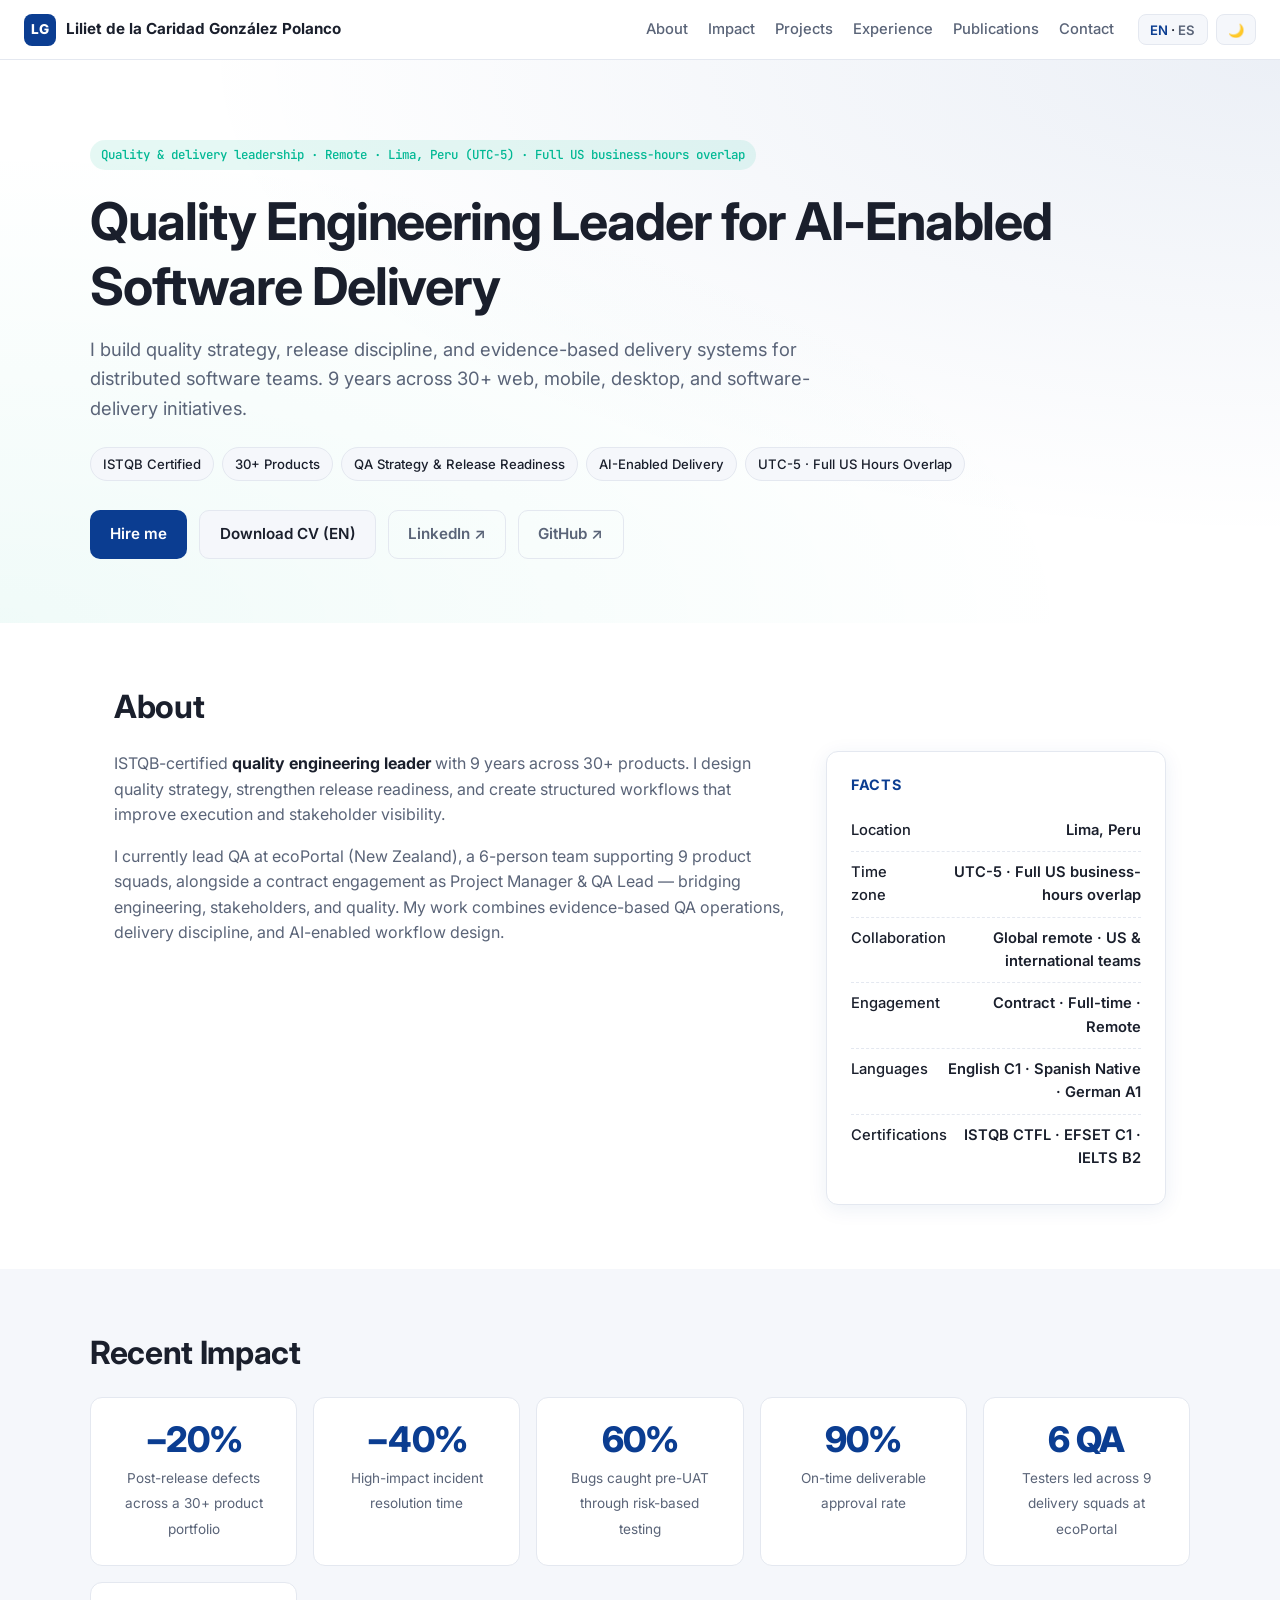
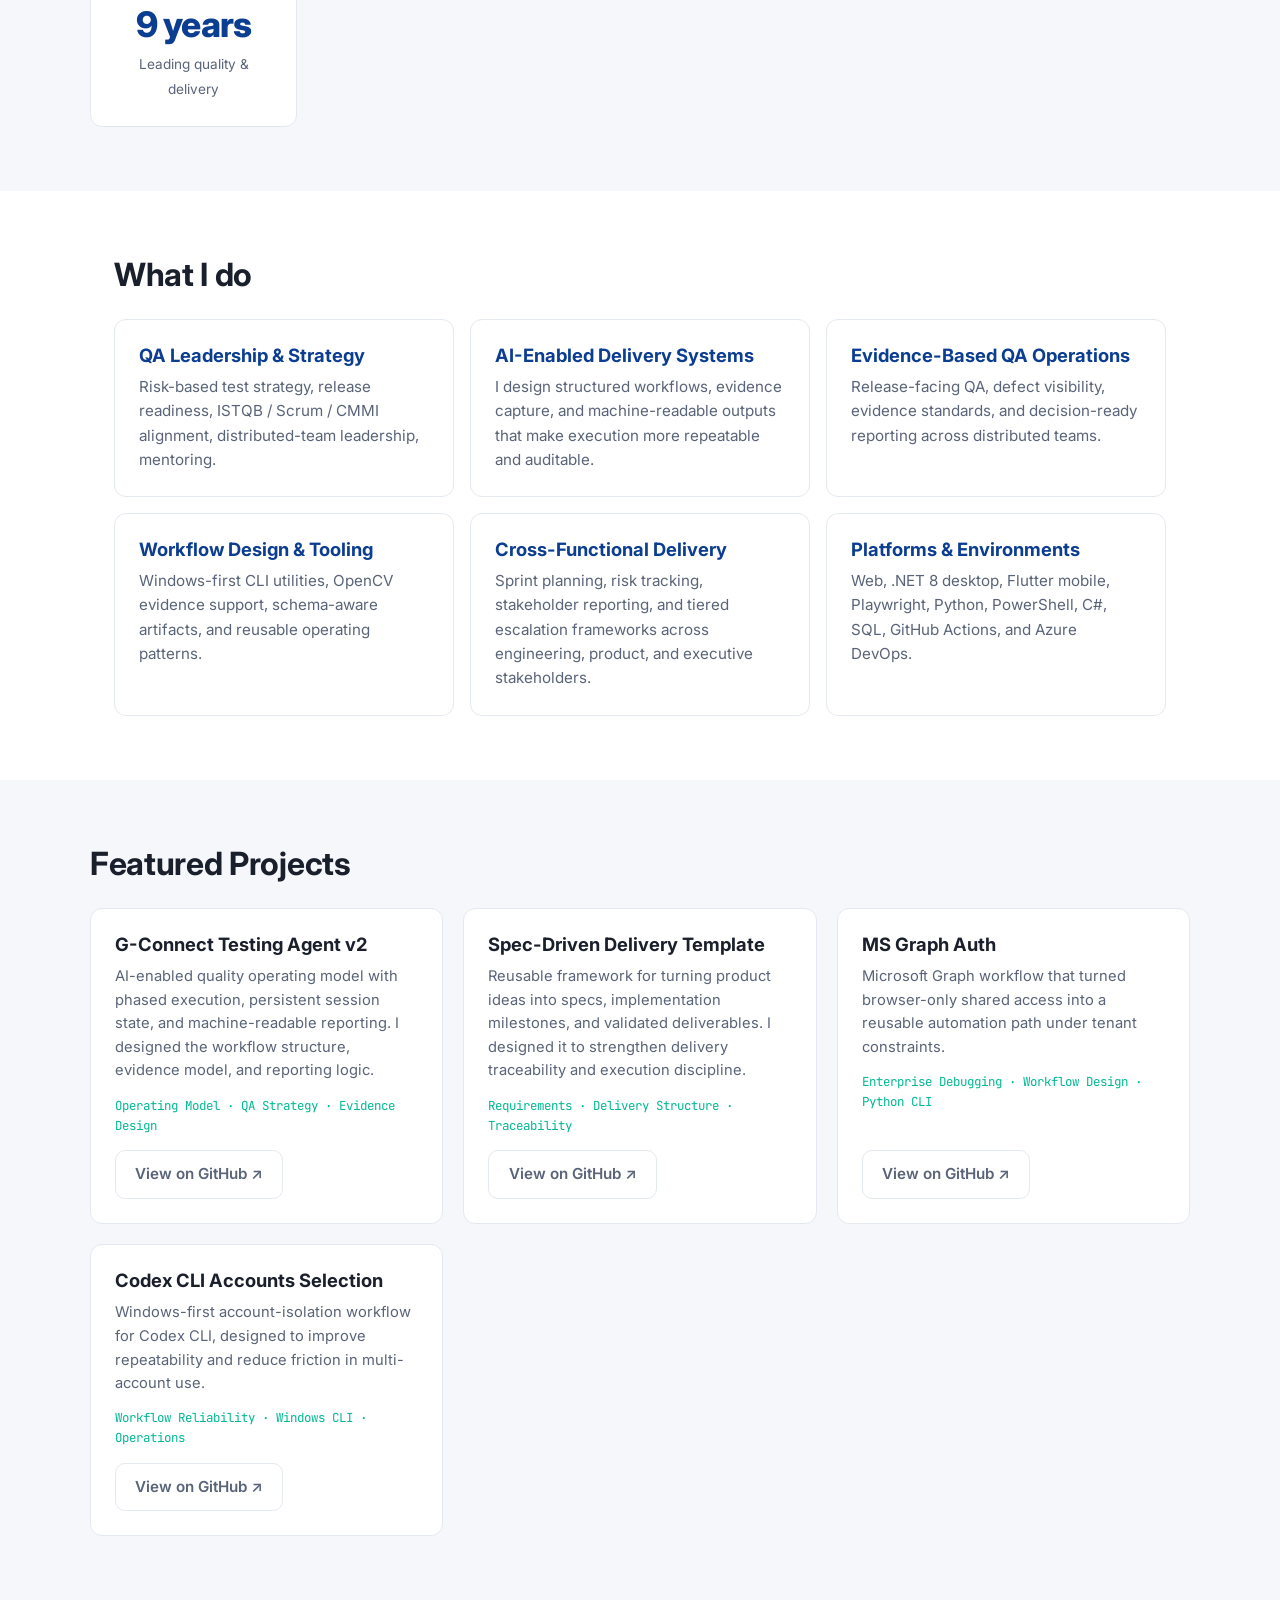
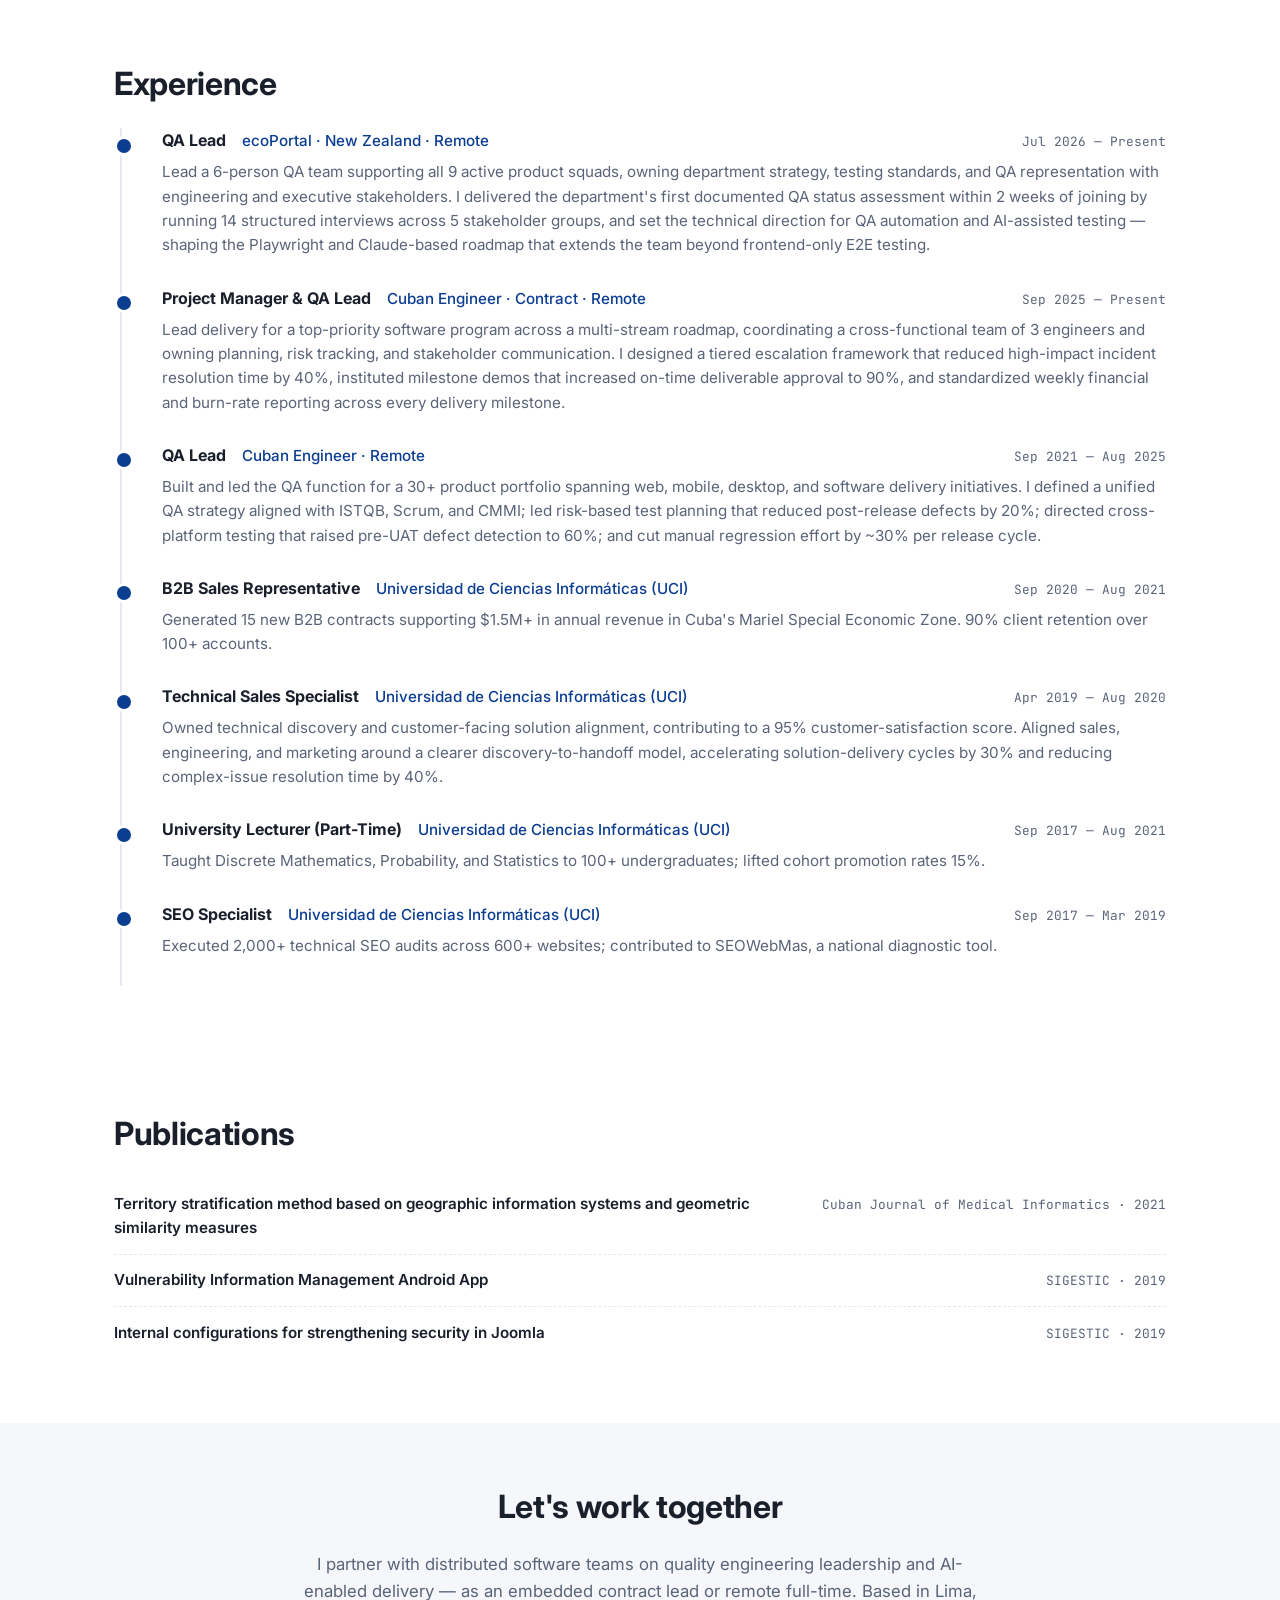
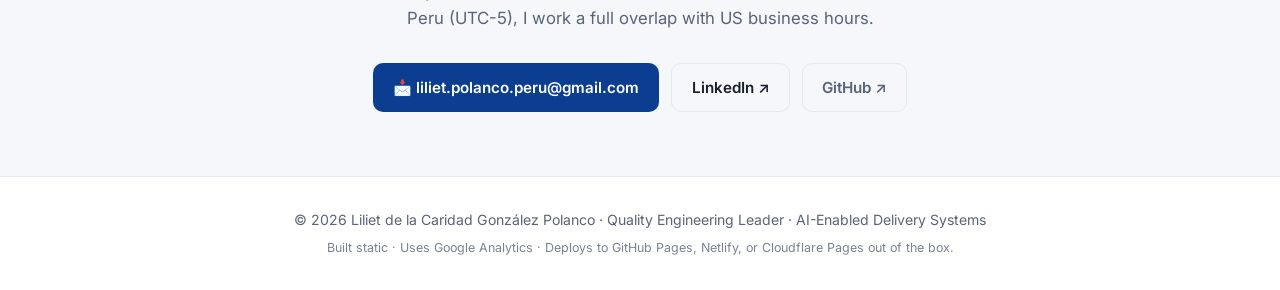
==== commit 44067c42: "Drop 3-person QA team detail and refresh CV PDFs - Remove the "leading a 3-person QA team" detail fr" ====
--- a/index.html
+++ b/index.html
@@ -253,7 +253,7 @@
         <span class="t-company" data-i18n="exp.h2c">Cuban Engineer · Remote</span>
         <span class="t-date" data-i18n="exp.h2d">Sep 2021 — Aug 2025</span>
       </div>
-      <p data-i18n="exp.r2">Built and led the QA function for a 30+ product portfolio spanning web, mobile, desktop, and software delivery initiatives, leading a 3-person QA team. I defined a unified QA strategy aligned with ISTQB, Scrum, and CMMI; led risk-based test planning that reduced post-release defects by 20%; directed cross-platform testing that raised pre-UAT defect detection to 60%; and cut manual regression effort by ~30% per release cycle.</p>
+      <p data-i18n="exp.r2">Built and led the QA function for a 30+ product portfolio spanning web, mobile, desktop, and software delivery initiatives. I defined a unified QA strategy aligned with ISTQB, Scrum, and CMMI; led risk-based test planning that reduced post-release defects by 20%; directed cross-platform testing that raised pre-UAT defect detection to 60%; and cut manual regression effort by ~30% per release cycle.</p>
     </li>
     <li>
       <div class="t-header">
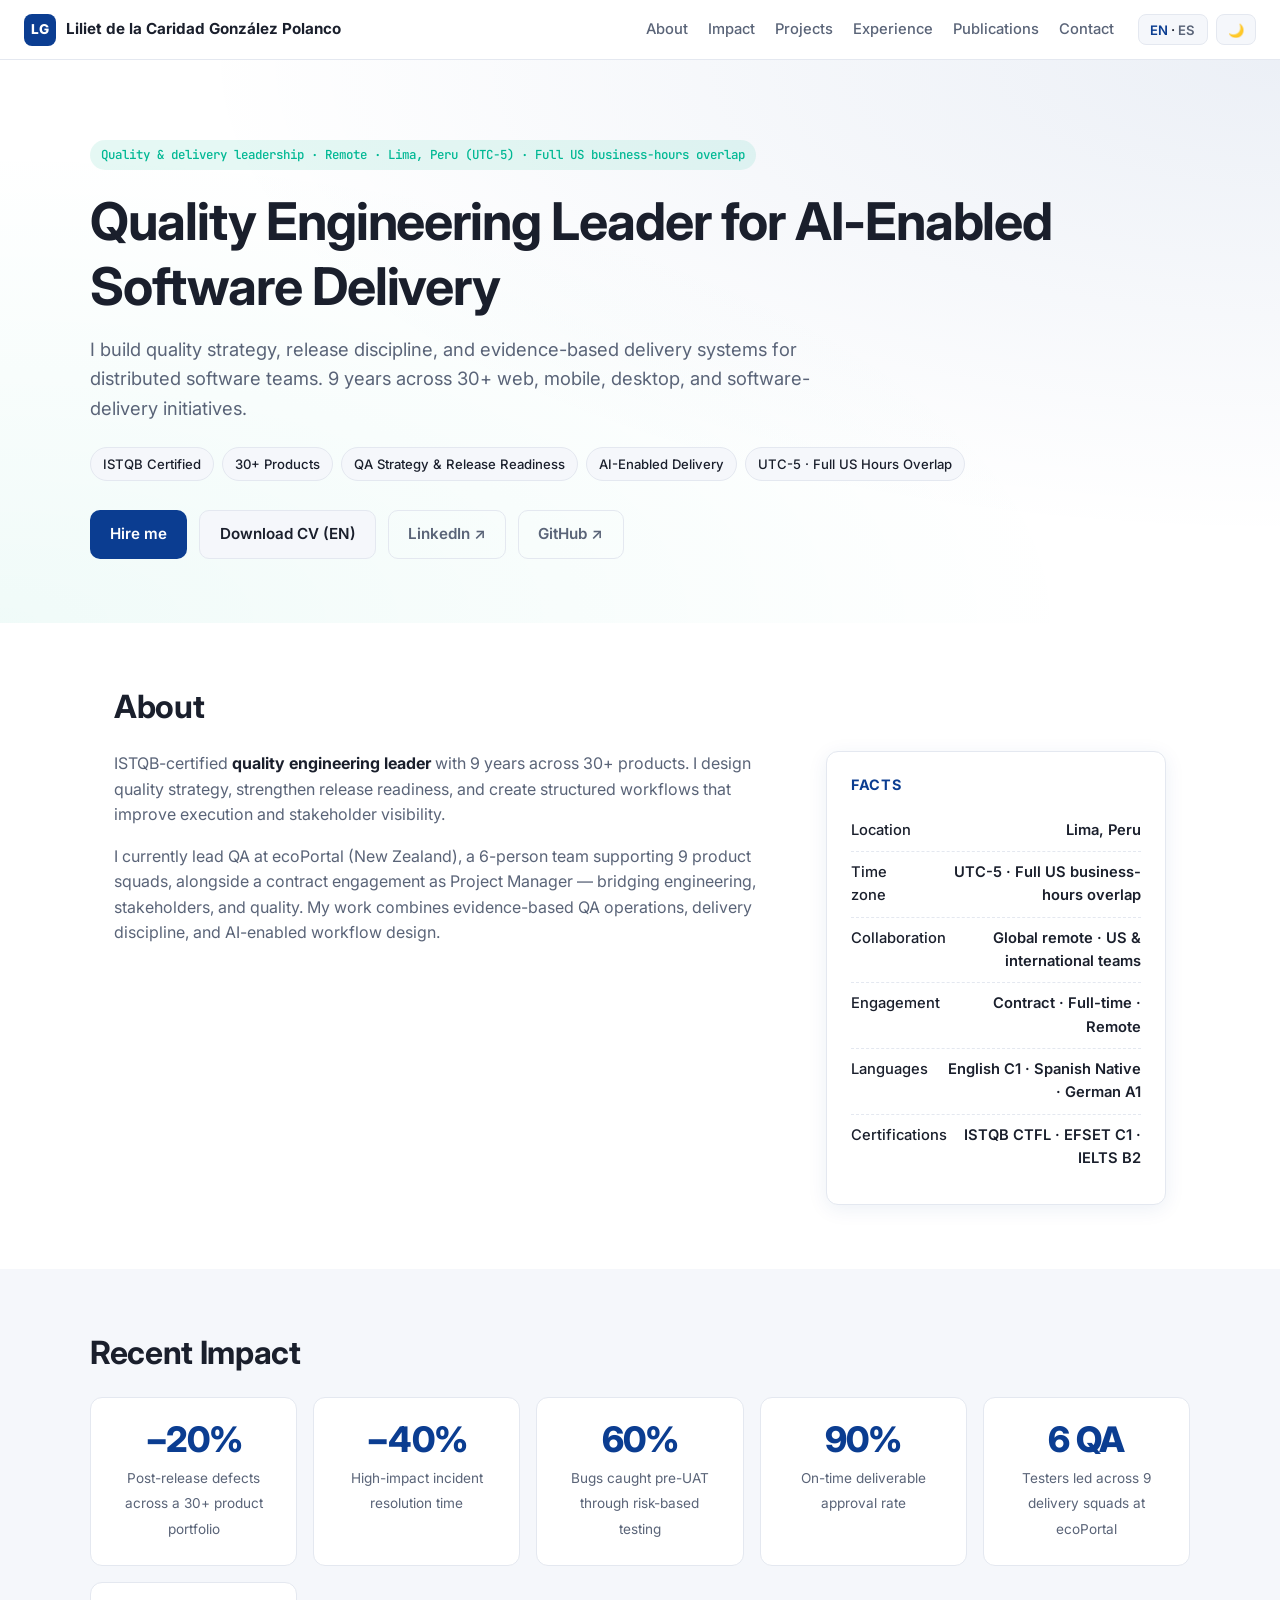
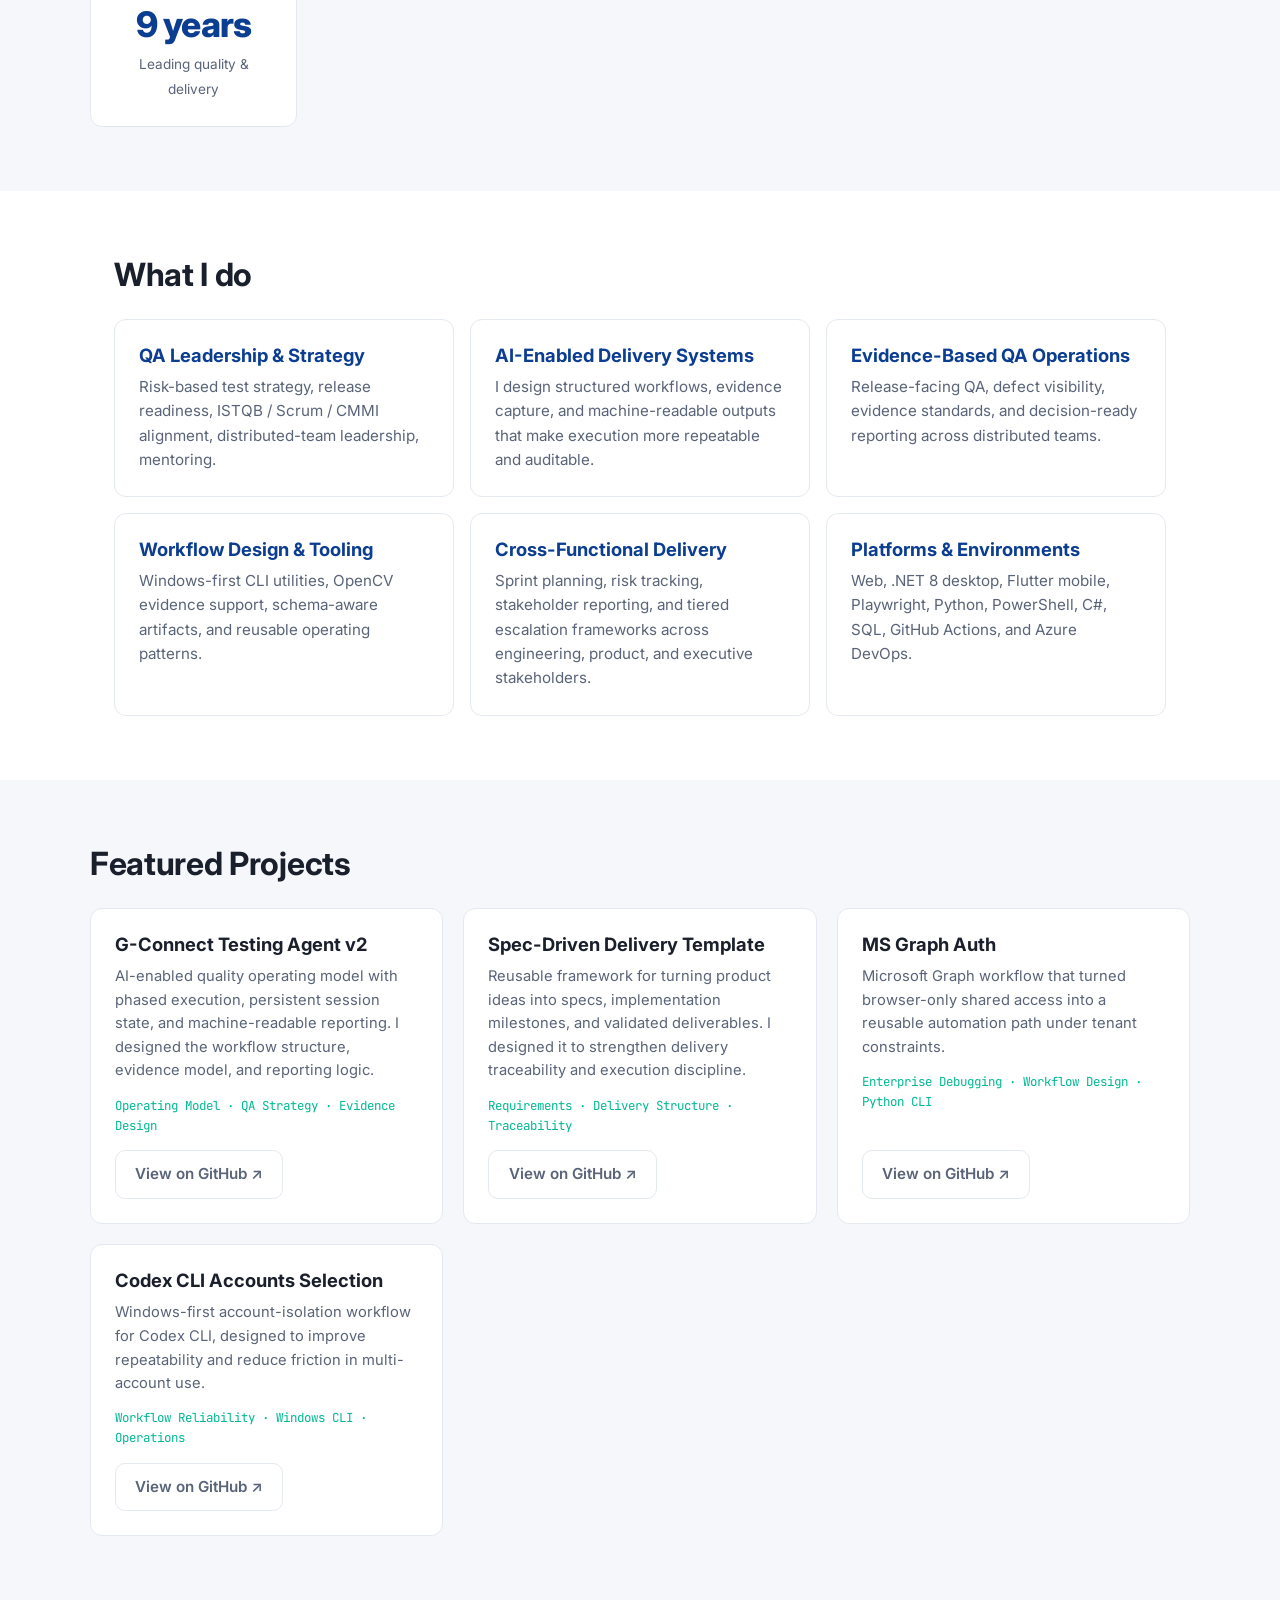
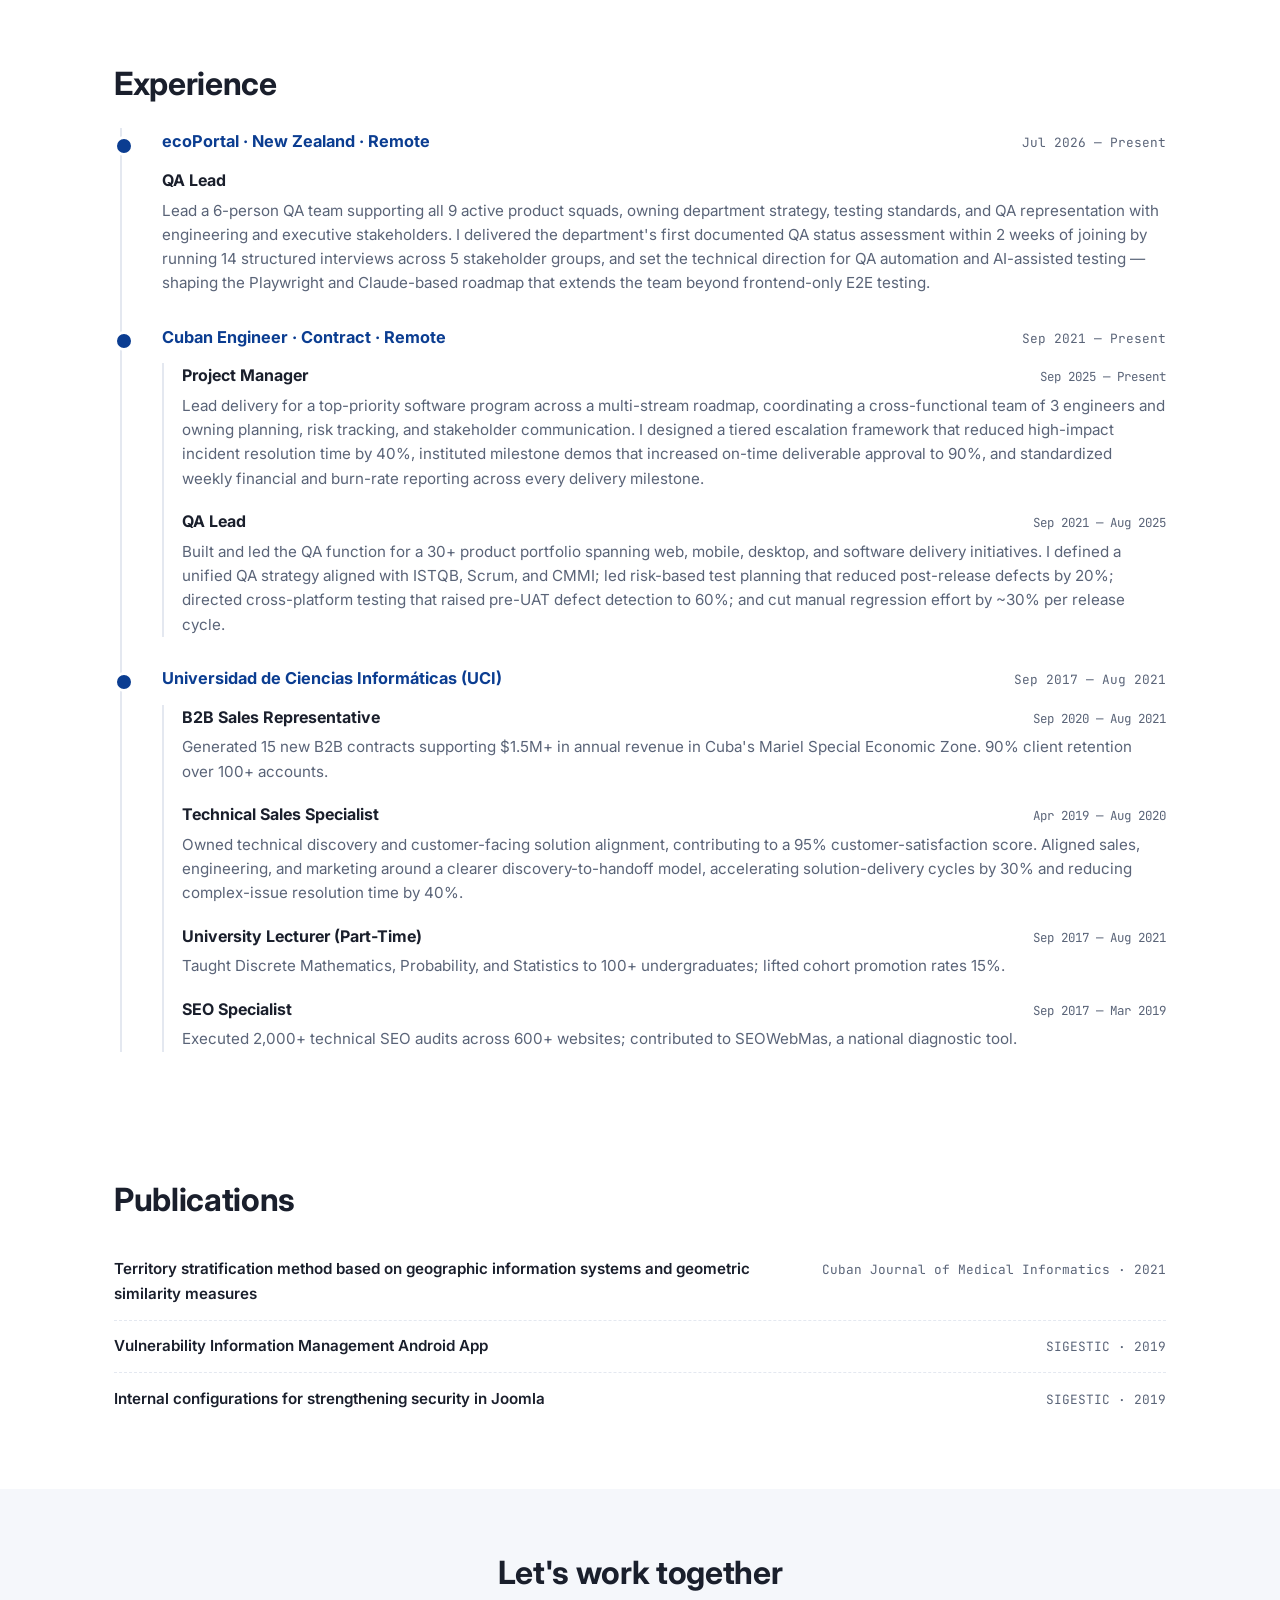
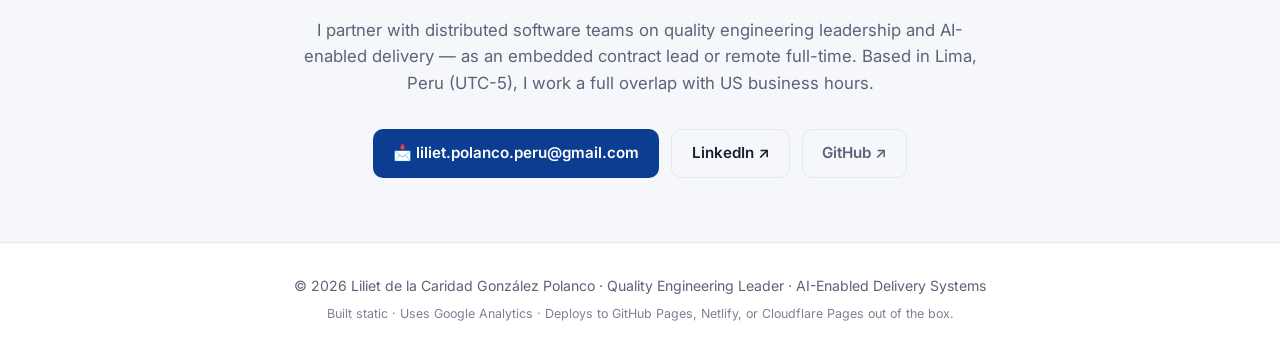
==== commit 2b3841ea: "Group experience timeline by employer Roles are now nested under a single block per employer instead" ====
--- a/index.html
+++ b/index.html
@@ -106,7 +106,7 @@
         I design quality strategy, strengthen release readiness, and create structured workflows that improve execution and stakeholder visibility.
       </p>
       <p data-i18n="about.p2">
-        I currently lead QA at ecoPortal (New Zealand), a 6-person team supporting 9 product squads, alongside a contract engagement as Project Manager &amp; QA Lead — bridging engineering, stakeholders, and quality.
+        I currently lead QA at ecoPortal (New Zealand), a 6-person team supporting 9 product squads, alongside a contract engagement as Project Manager — bridging engineering, stakeholders, and quality.
         My work combines evidence-based QA operations, delivery discipline, and AI-enabled workflow design.
       </p>
     </div>
@@ -232,60 +232,76 @@
   <h2 data-i18n="exp.title">Experience</h2>
   <ol class="timeline">
     <li>
-      <div class="t-header">
-        <span class="t-role" data-i18n="exp.h0r">QA Lead</span>
-        <span class="t-company" data-i18n="exp.h0c">ecoPortal · New Zealand · Remote</span>
-        <span class="t-date" data-i18n="exp.h0d">Jul 2026 — Present</span>
+      <div class="t-company-head">
+        <span class="t-company-name" data-i18n="exp.c1">ecoPortal · New Zealand · Remote</span>
+        <span class="t-span" data-i18n="exp.c1d">Jul 2026 — Present</span>
       </div>
-      <p data-i18n="exp.r0">Lead a 6-person QA team supporting all 9 active product squads, owning department strategy, testing standards, and QA representation with engineering and executive stakeholders. I delivered the department's first documented QA status assessment within 2 weeks of joining by running 14 structured interviews across 5 stakeholder groups, and set the technical direction for QA automation and AI-assisted testing — shaping the Playwright and Claude-based roadmap that extends the team beyond frontend-only E2E testing.</p>
-    </li>
-    <li>
-      <div class="t-header">
-        <span class="t-role" data-i18n="exp.h1r">Project Manager &amp; QA Lead</span>
-        <span class="t-company" data-i18n="exp.h1c">Cuban Engineer · Contract · Remote</span>
-        <span class="t-date" data-i18n="exp.h1d">Sep 2025 — Present</span>
+      <ul class="roles">
+        <li class="role">
+          <div class="role-head">
+            <span class="role-title" data-i18n="exp.h0r">QA Lead</span>
+          </div>
+          <p data-i18n="exp.r0">Lead a 6-person QA team supporting all 9 active product squads, owning department strategy, testing standards, and QA representation with engineering and executive stakeholders. I delivered the department's first documented QA status assessment within 2 weeks of joining by running 14 structured interviews across 5 stakeholder groups, and set the technical direction for QA automation and AI-assisted testing — shaping the Playwright and Claude-based roadmap that extends the team beyond frontend-only E2E testing.</p>
+        </li>
+      </ul>
+    </li>
+    <li>
+      <div class="t-company-head">
+        <span class="t-company-name" data-i18n="exp.c2">Cuban Engineer · Contract · Remote</span>
+        <span class="t-span" data-i18n="exp.c2d">Sep 2021 — Present</span>
       </div>
-      <p data-i18n="exp.r1">Lead delivery for a top-priority software program across a multi-stream roadmap, coordinating a cross-functional team of 3 engineers and owning planning, risk tracking, and stakeholder communication. I designed a tiered escalation framework that reduced high-impact incident resolution time by 40%, instituted milestone demos that increased on-time deliverable approval to 90%, and standardized weekly financial and burn-rate reporting across every delivery milestone.</p>
-    </li>
-    <li>
-      <div class="t-header">
-        <span class="t-role" data-i18n="exp.h2r">QA Lead</span>
-        <span class="t-company" data-i18n="exp.h2c">Cuban Engineer · Remote</span>
-        <span class="t-date" data-i18n="exp.h2d">Sep 2021 — Aug 2025</span>
+      <ul class="roles multi">
+        <li class="role">
+          <div class="role-head">
+            <span class="role-title" data-i18n="exp.h1r">Project Manager</span>
+            <span class="role-date" data-i18n="exp.h1d">Sep 2025 — Present</span>
+          </div>
+          <p data-i18n="exp.r1">Lead delivery for a top-priority software program across a multi-stream roadmap, coordinating a cross-functional team of 3 engineers and owning planning, risk tracking, and stakeholder communication. I designed a tiered escalation framework that reduced high-impact incident resolution time by 40%, instituted milestone demos that increased on-time deliverable approval to 90%, and standardized weekly financial and burn-rate reporting across every delivery milestone.</p>
+        </li>
+        <li class="role">
+          <div class="role-head">
+            <span class="role-title" data-i18n="exp.h2r">QA Lead</span>
+            <span class="role-date" data-i18n="exp.h2d">Sep 2021 — Aug 2025</span>
+          </div>
+          <p data-i18n="exp.r2">Built and led the QA function for a 30+ product portfolio spanning web, mobile, desktop, and software delivery initiatives. I defined a unified QA strategy aligned with ISTQB, Scrum, and CMMI; led risk-based test planning that reduced post-release defects by 20%; directed cross-platform testing that raised pre-UAT defect detection to 60%; and cut manual regression effort by ~30% per release cycle.</p>
+        </li>
+      </ul>
+    </li>
+    <li>
+      <div class="t-company-head">
+        <span class="t-company-name" data-i18n="exp.c3">Universidad de Ciencias Informáticas (UCI)</span>
+        <span class="t-span" data-i18n="exp.c3d">Sep 2017 — Aug 2021</span>
       </div>
-      <p data-i18n="exp.r2">Built and led the QA function for a 30+ product portfolio spanning web, mobile, desktop, and software delivery initiatives. I defined a unified QA strategy aligned with ISTQB, Scrum, and CMMI; led risk-based test planning that reduced post-release defects by 20%; directed cross-platform testing that raised pre-UAT defect detection to 60%; and cut manual regression effort by ~30% per release cycle.</p>
-    </li>
-    <li>
-      <div class="t-header">
-        <span class="t-role" data-i18n="exp.h3r">B2B Sales Representative</span>
-        <span class="t-company" data-i18n="exp.h3c">Universidad de Ciencias Informáticas (UCI)</span>
-        <span class="t-date" data-i18n="exp.h3d">Sep 2020 — Aug 2021</span>
-      </div>
-      <p data-i18n="exp.r3">Generated 15 new B2B contracts supporting $1.5M+ in annual revenue in Cuba's Mariel Special Economic Zone. 90% client retention over 100+ accounts.</p>
-    </li>
-    <li>
-      <div class="t-header">
-        <span class="t-role" data-i18n="exp.h4r">Technical Sales Specialist</span>
-        <span class="t-company" data-i18n="exp.h4c">Universidad de Ciencias Informáticas (UCI)</span>
-        <span class="t-date" data-i18n="exp.h4d">Apr 2019 — Aug 2020</span>
-      </div>
-      <p data-i18n="exp.r4">Owned technical discovery and customer-facing solution alignment, contributing to a 95% customer-satisfaction score. Aligned sales, engineering, and marketing around a clearer discovery-to-handoff model, accelerating solution-delivery cycles by 30% and reducing complex-issue resolution time by 40%.</p>
-    </li>
-    <li>
-      <div class="t-header">
-        <span class="t-role" data-i18n="exp.h5r">University Lecturer (Part-Time)</span>
-        <span class="t-company" data-i18n="exp.h5c">Universidad de Ciencias Informáticas (UCI)</span>
-        <span class="t-date" data-i18n="exp.h5d">Sep 2017 — Aug 2021</span>
-      </div>
-      <p data-i18n="exp.r5">Taught Discrete Mathematics, Probability, and Statistics to 100+ undergraduates; lifted cohort promotion rates 15%.</p>
-    </li>
-    <li>
-      <div class="t-header">
-        <span class="t-role" data-i18n="exp.h6r">SEO Specialist</span>
-        <span class="t-company" data-i18n="exp.h6c">Universidad de Ciencias Informáticas (UCI)</span>
-        <span class="t-date" data-i18n="exp.h6d">Sep 2017 — Mar 2019</span>
-      </div>
-      <p data-i18n="exp.r6">Executed 2,000+ technical SEO audits across 600+ websites; contributed to SEOWebMas, a national diagnostic tool.</p>
+      <ul class="roles multi">
+        <li class="role">
+          <div class="role-head">
+            <span class="role-title" data-i18n="exp.h3r">B2B Sales Representative</span>
+            <span class="role-date" data-i18n="exp.h3d">Sep 2020 — Aug 2021</span>
+          </div>
+          <p data-i18n="exp.r3">Generated 15 new B2B contracts supporting $1.5M+ in annual revenue in Cuba's Mariel Special Economic Zone. 90% client retention over 100+ accounts.</p>
+        </li>
+        <li class="role">
+          <div class="role-head">
+            <span class="role-title" data-i18n="exp.h4r">Technical Sales Specialist</span>
+            <span class="role-date" data-i18n="exp.h4d">Apr 2019 — Aug 2020</span>
+          </div>
+          <p data-i18n="exp.r4">Owned technical discovery and customer-facing solution alignment, contributing to a 95% customer-satisfaction score. Aligned sales, engineering, and marketing around a clearer discovery-to-handoff model, accelerating solution-delivery cycles by 30% and reducing complex-issue resolution time by 40%.</p>
+        </li>
+        <li class="role">
+          <div class="role-head">
+            <span class="role-title" data-i18n="exp.h5r">University Lecturer (Part-Time)</span>
+            <span class="role-date" data-i18n="exp.h5d">Sep 2017 — Aug 2021</span>
+          </div>
+          <p data-i18n="exp.r5">Taught Discrete Mathematics, Probability, and Statistics to 100+ undergraduates; lifted cohort promotion rates 15%.</p>
+        </li>
+        <li class="role">
+          <div class="role-head">
+            <span class="role-title" data-i18n="exp.h6r">SEO Specialist</span>
+            <span class="role-date" data-i18n="exp.h6d">Sep 2017 — Mar 2019</span>
+          </div>
+          <p data-i18n="exp.r6">Executed 2,000+ technical SEO audits across 600+ websites; contributed to SEOWebMas, a national diagnostic tool.</p>
+        </li>
+      </ul>
     </li>
   </ol>
 </section>
--- a/assets/styles.css
+++ b/assets/styles.css
@@ -260,13 +260,14 @@
   content: ''; position: absolute; left: 6px; top: 0; bottom: 0;
   width: 2px; background: var(--border);
 }
-.timeline li { position: relative; padding: 0 0 1.75rem 1.5rem; }
-.timeline li::before {
+.timeline > li { position: relative; padding: 0 0 1.75rem 1.5rem; }
+.timeline > li:last-child { padding-bottom: 0; }
+.timeline > li::before {
   content: ''; position: absolute; left: -1.5rem; top: 0.45rem;
   width: 14px; height: 14px; border-radius: 50%;
   background: var(--navy); border: 3px solid var(--bg);
 }
-[data-theme="dark"] .timeline li::before { border-color: var(--bg); }
+[data-theme="dark"] .timeline > li::before { border-color: var(--bg); }
 .t-header {
   display: flex; flex-wrap: wrap; gap: 0.5rem 1rem;
   align-items: baseline; margin-bottom: 0.4rem;
@@ -275,6 +276,24 @@
 .t-company { color: var(--navy); font-weight: 500; font-size: 0.95rem; }
 .t-date { font-family: var(--mono); font-size: 0.8rem; color: var(--muted); margin-left: auto; }
 .timeline p { color: var(--muted); font-size: 0.95rem; }
+
+/* Employer block with nested roles */
+.t-company-head {
+  display: flex; flex-wrap: wrap; gap: 0.3rem 1rem;
+  align-items: baseline; margin-bottom: 0.85rem;
+}
+.t-company-name { color: var(--navy); font-weight: 700; font-size: 1.02rem; }
+.t-span { font-family: var(--mono); font-size: 0.8rem; color: var(--muted); margin-left: auto; }
+.roles { list-style: none; }
+.roles.multi { border-left: 2px solid var(--border); padding-left: 1.15rem; }
+.role { padding-bottom: 1.15rem; }
+.role:last-child { padding-bottom: 0; }
+.role-head {
+  display: flex; flex-wrap: wrap; gap: 0.2rem 1rem;
+  align-items: baseline; margin-bottom: 0.3rem;
+}
+.role-title { font-weight: 700; color: var(--ink); }
+.role-date { font-family: var(--mono); font-size: 0.78rem; color: var(--muted); margin-left: auto; }
 
 /* ====== PUBLICATIONS ====== */
 .pub-list { list-style: none; max-width: var(--max); margin: 0 auto; }
@@ -314,4 +333,6 @@
   .section-alt { padding-left: 1rem; padding-right: 1rem; }
   .grid.two-col { grid-template-columns: 1fr; }
   .t-date { margin-left: 0; }
-}
+  .t-span, .role-date { margin-left: 0; }
+  .roles.multi { padding-left: 0.85rem; }
+}
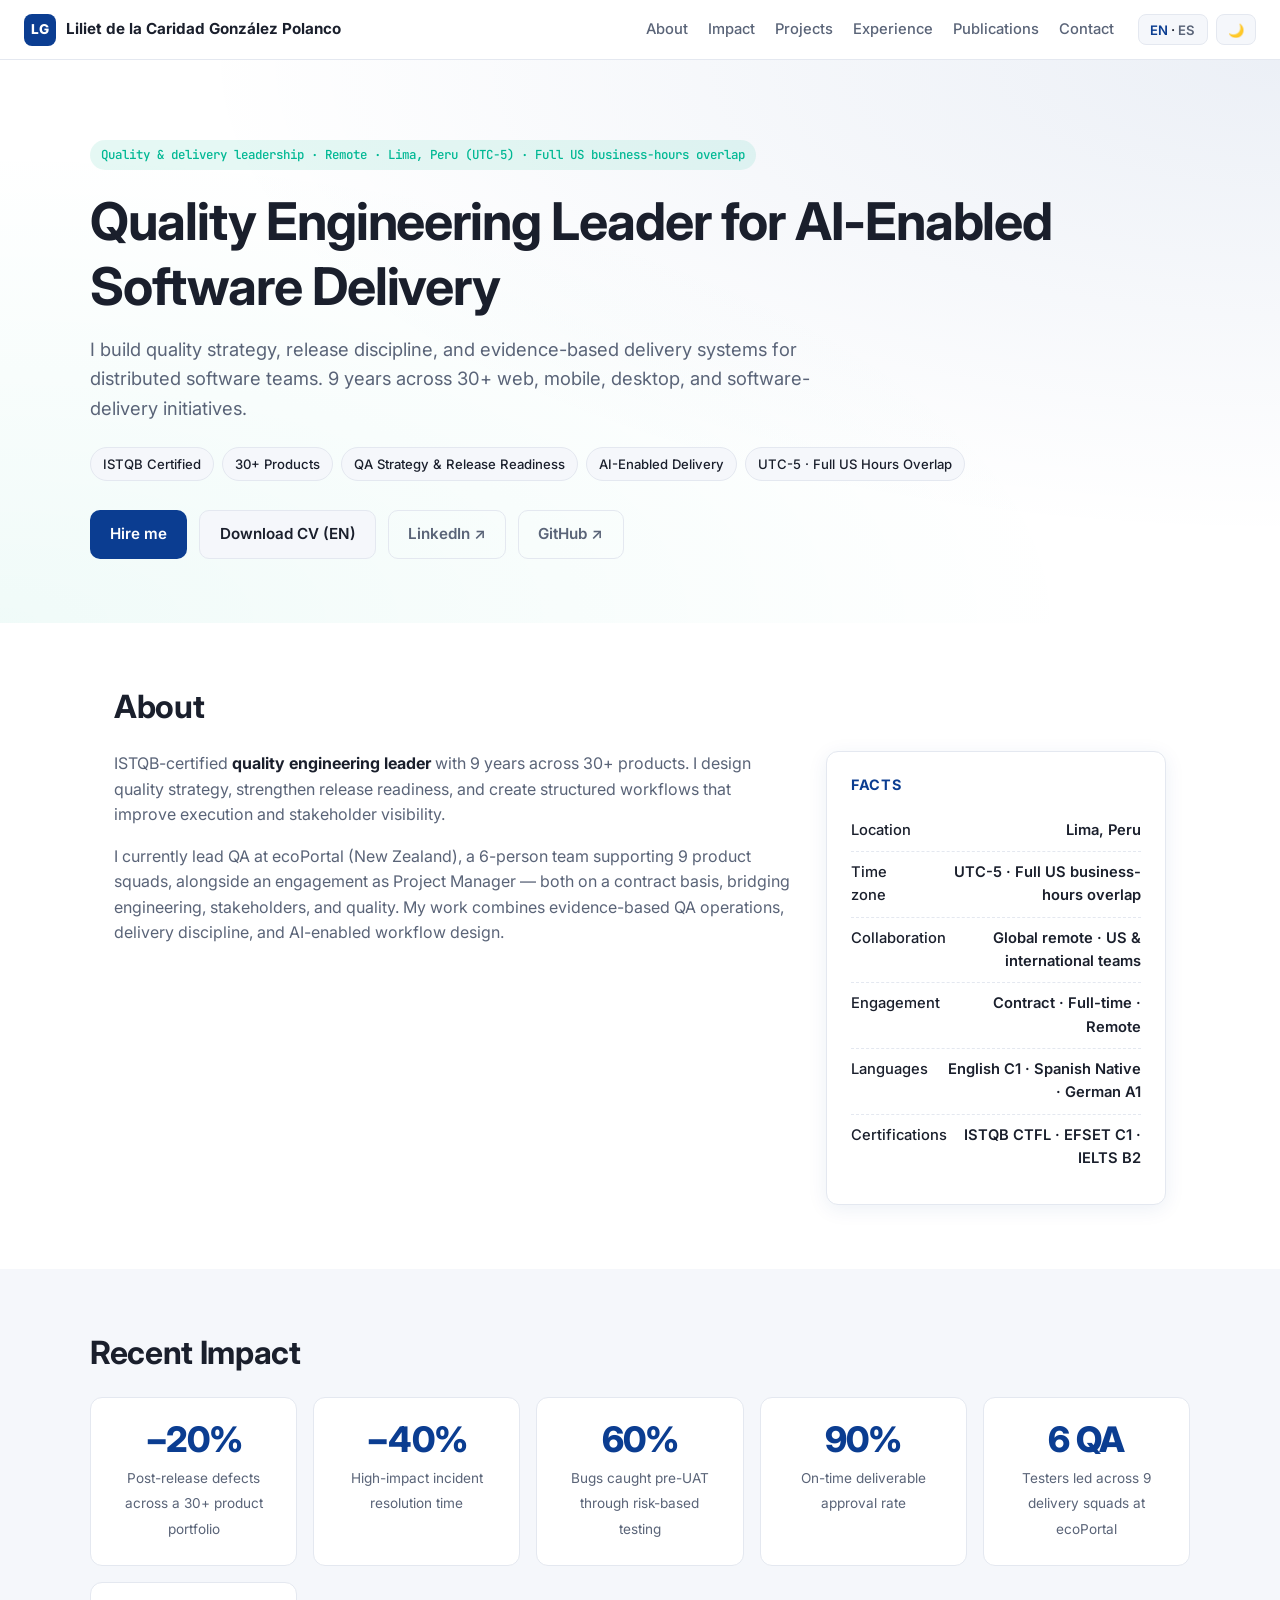
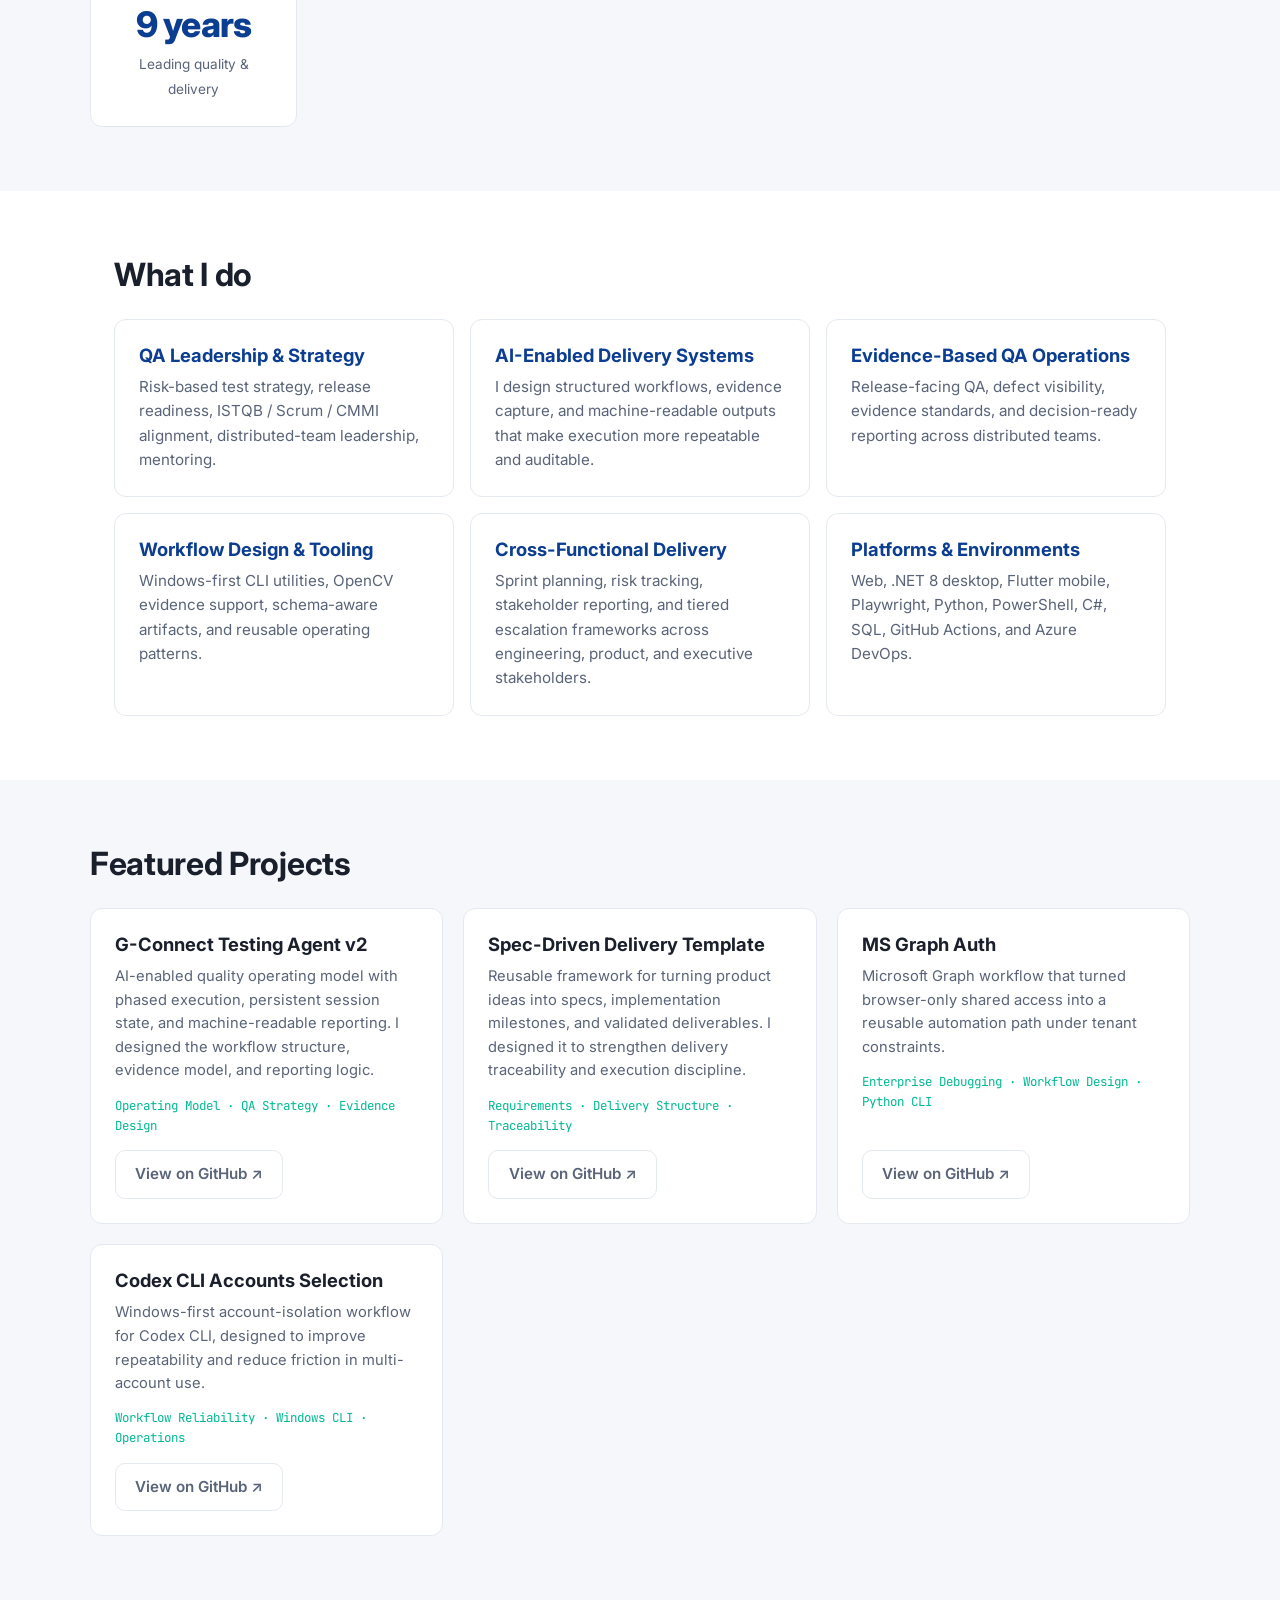
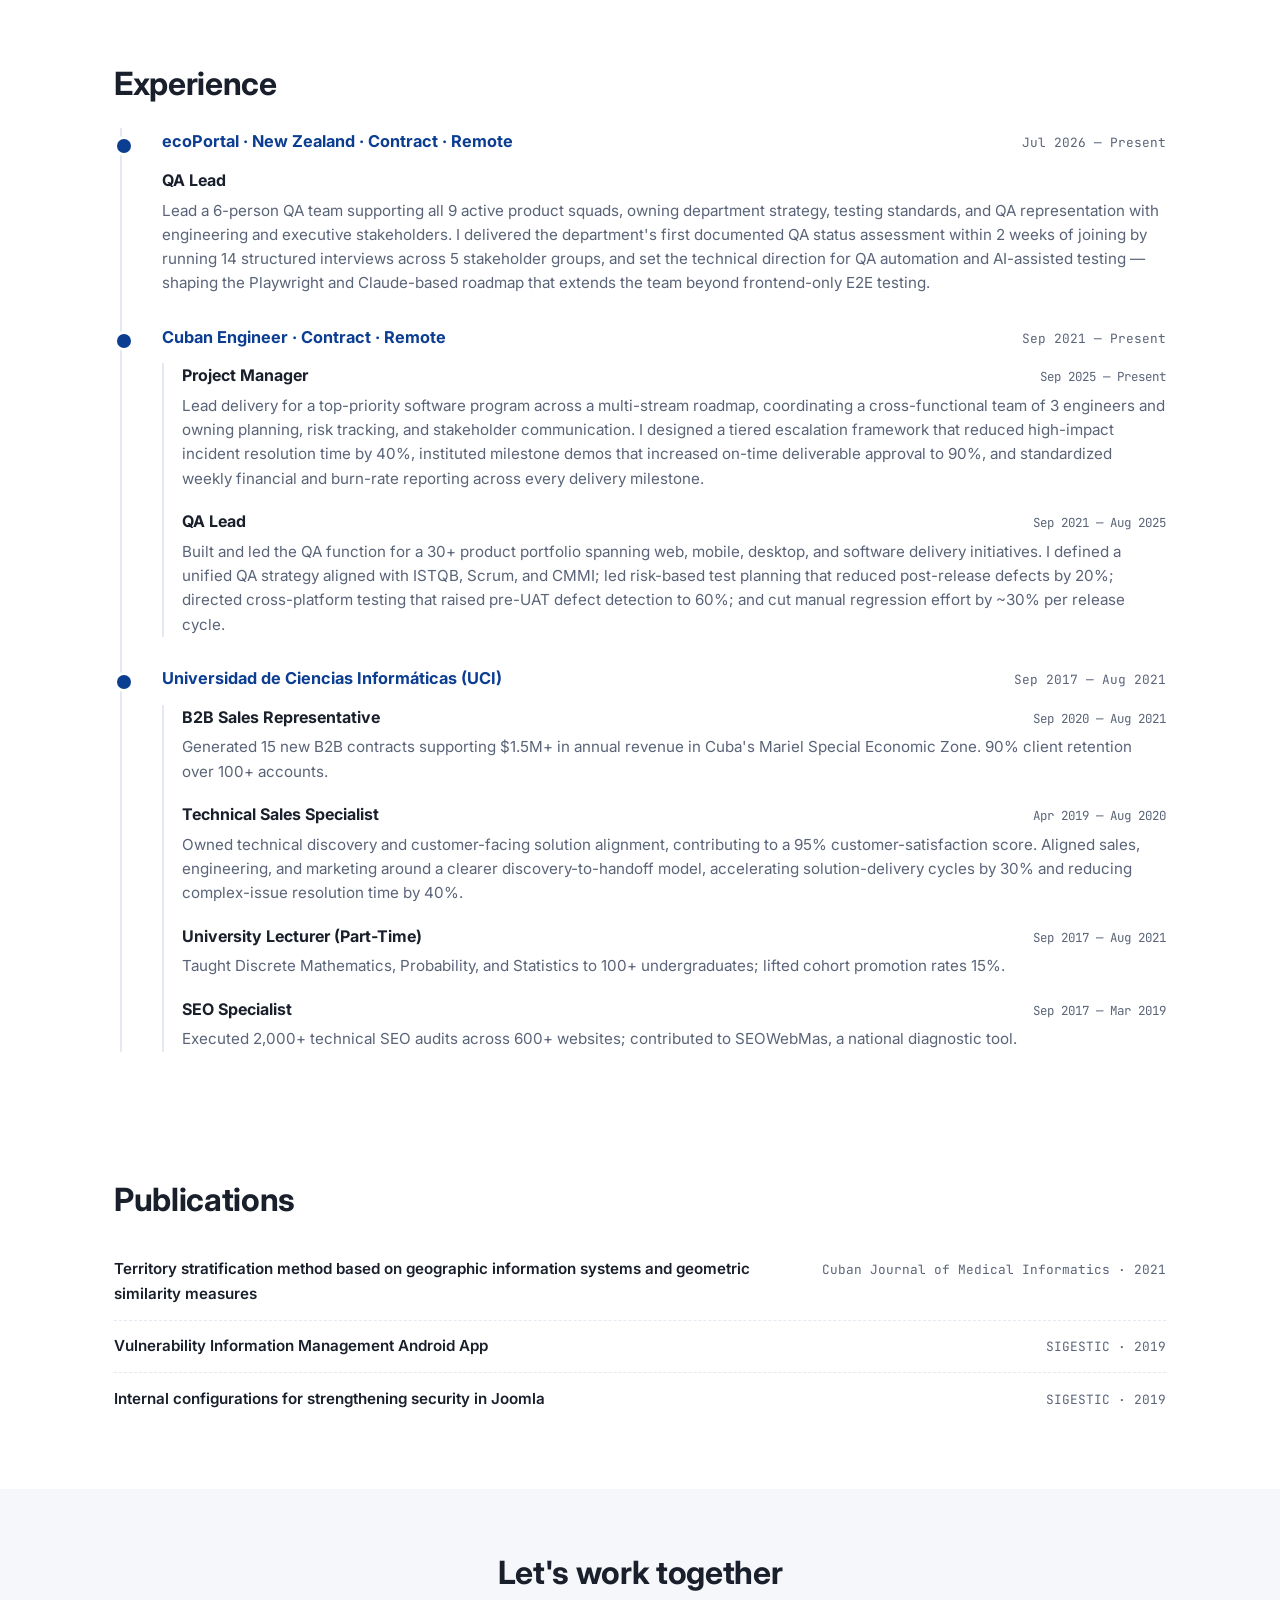
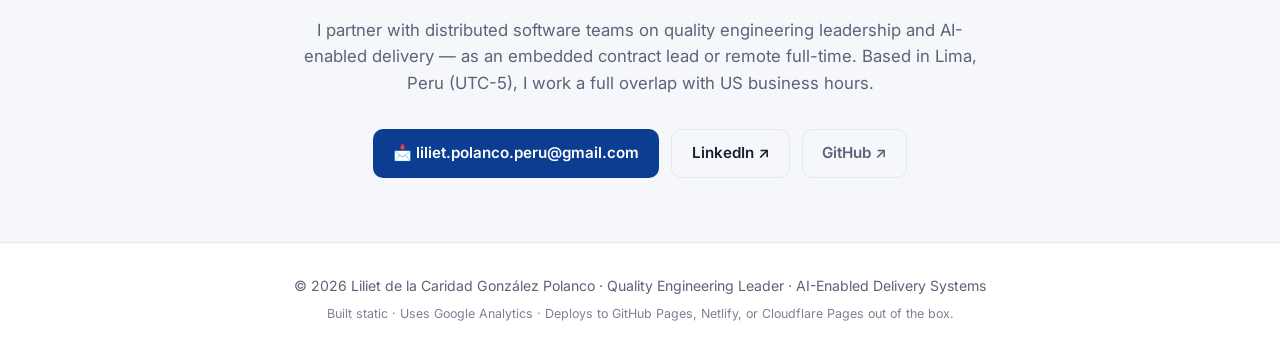
==== commit 4492dd61: "content: mark ecoPortal engagement as Contract across site and CVs Co-authored-by: Copilot <22355621" ====
--- a/index.html
+++ b/index.html
@@ -106,7 +106,7 @@
         I design quality strategy, strengthen release readiness, and create structured workflows that improve execution and stakeholder visibility.
       </p>
       <p data-i18n="about.p2">
-        I currently lead QA at ecoPortal (New Zealand), a 6-person team supporting 9 product squads, alongside a contract engagement as Project Manager — bridging engineering, stakeholders, and quality.
+        I currently lead QA at ecoPortal (New Zealand), a 6-person team supporting 9 product squads, alongside an engagement as Project Manager — both on a contract basis, bridging engineering, stakeholders, and quality.
         My work combines evidence-based QA operations, delivery discipline, and AI-enabled workflow design.
       </p>
     </div>
@@ -233,7 +233,7 @@
   <ol class="timeline">
     <li>
       <div class="t-company-head">
-        <span class="t-company-name" data-i18n="exp.c1">ecoPortal · New Zealand · Remote</span>
+        <span class="t-company-name" data-i18n="exp.c1">ecoPortal · New Zealand · Contract · Remote</span>
         <span class="t-span" data-i18n="exp.c1d">Jul 2026 — Present</span>
       </div>
       <ul class="roles">
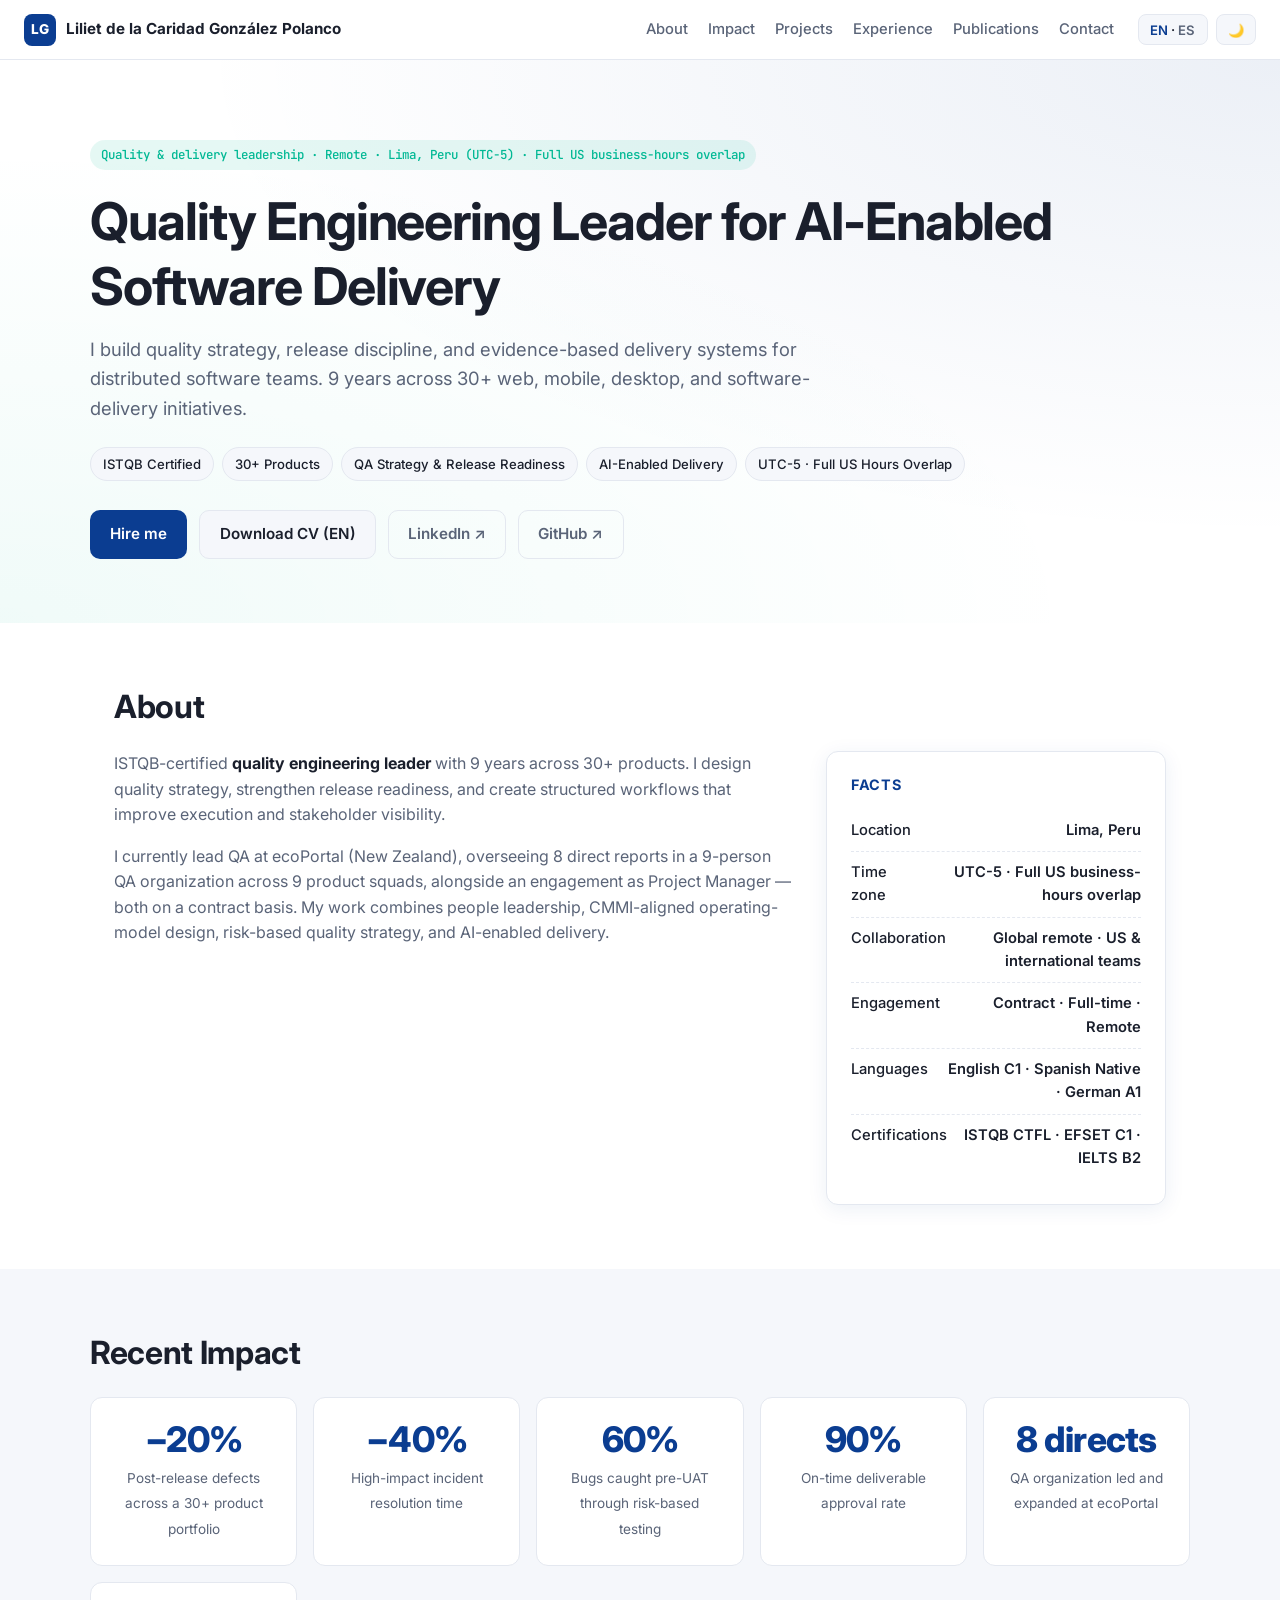
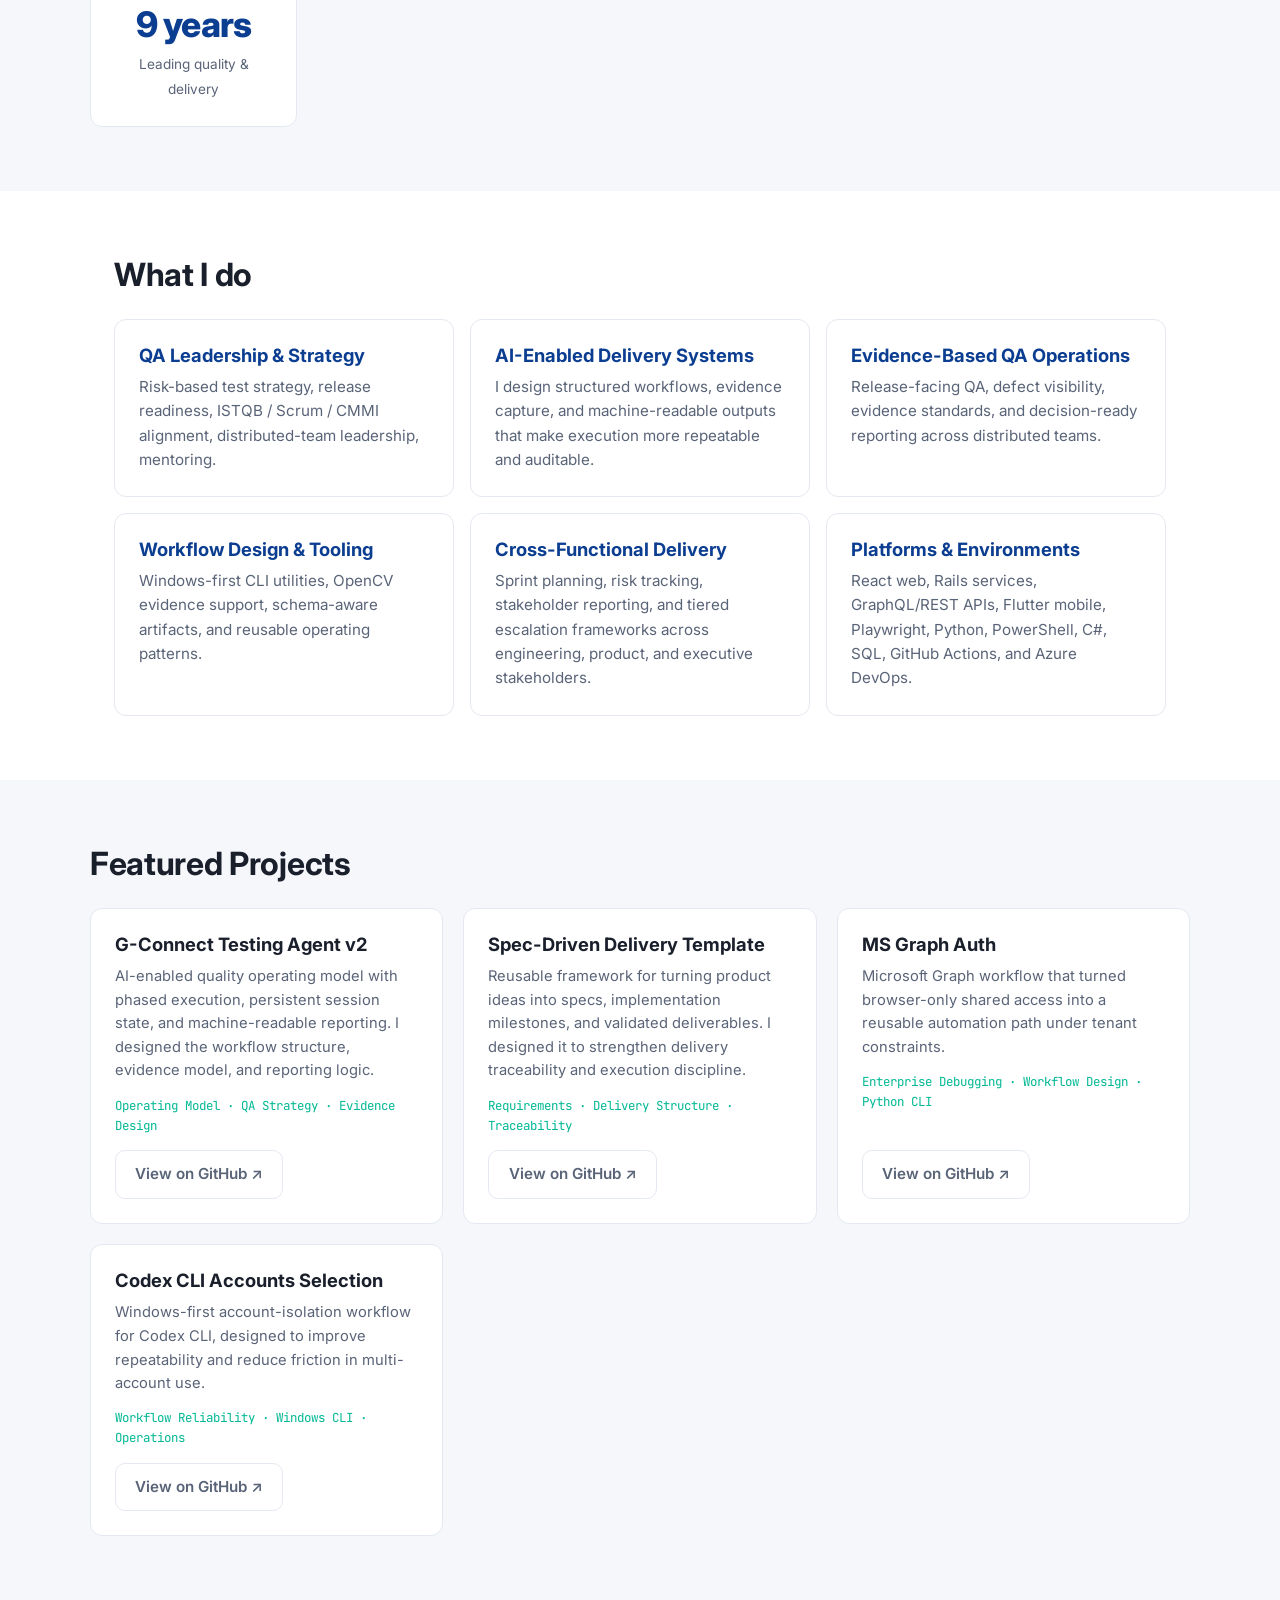
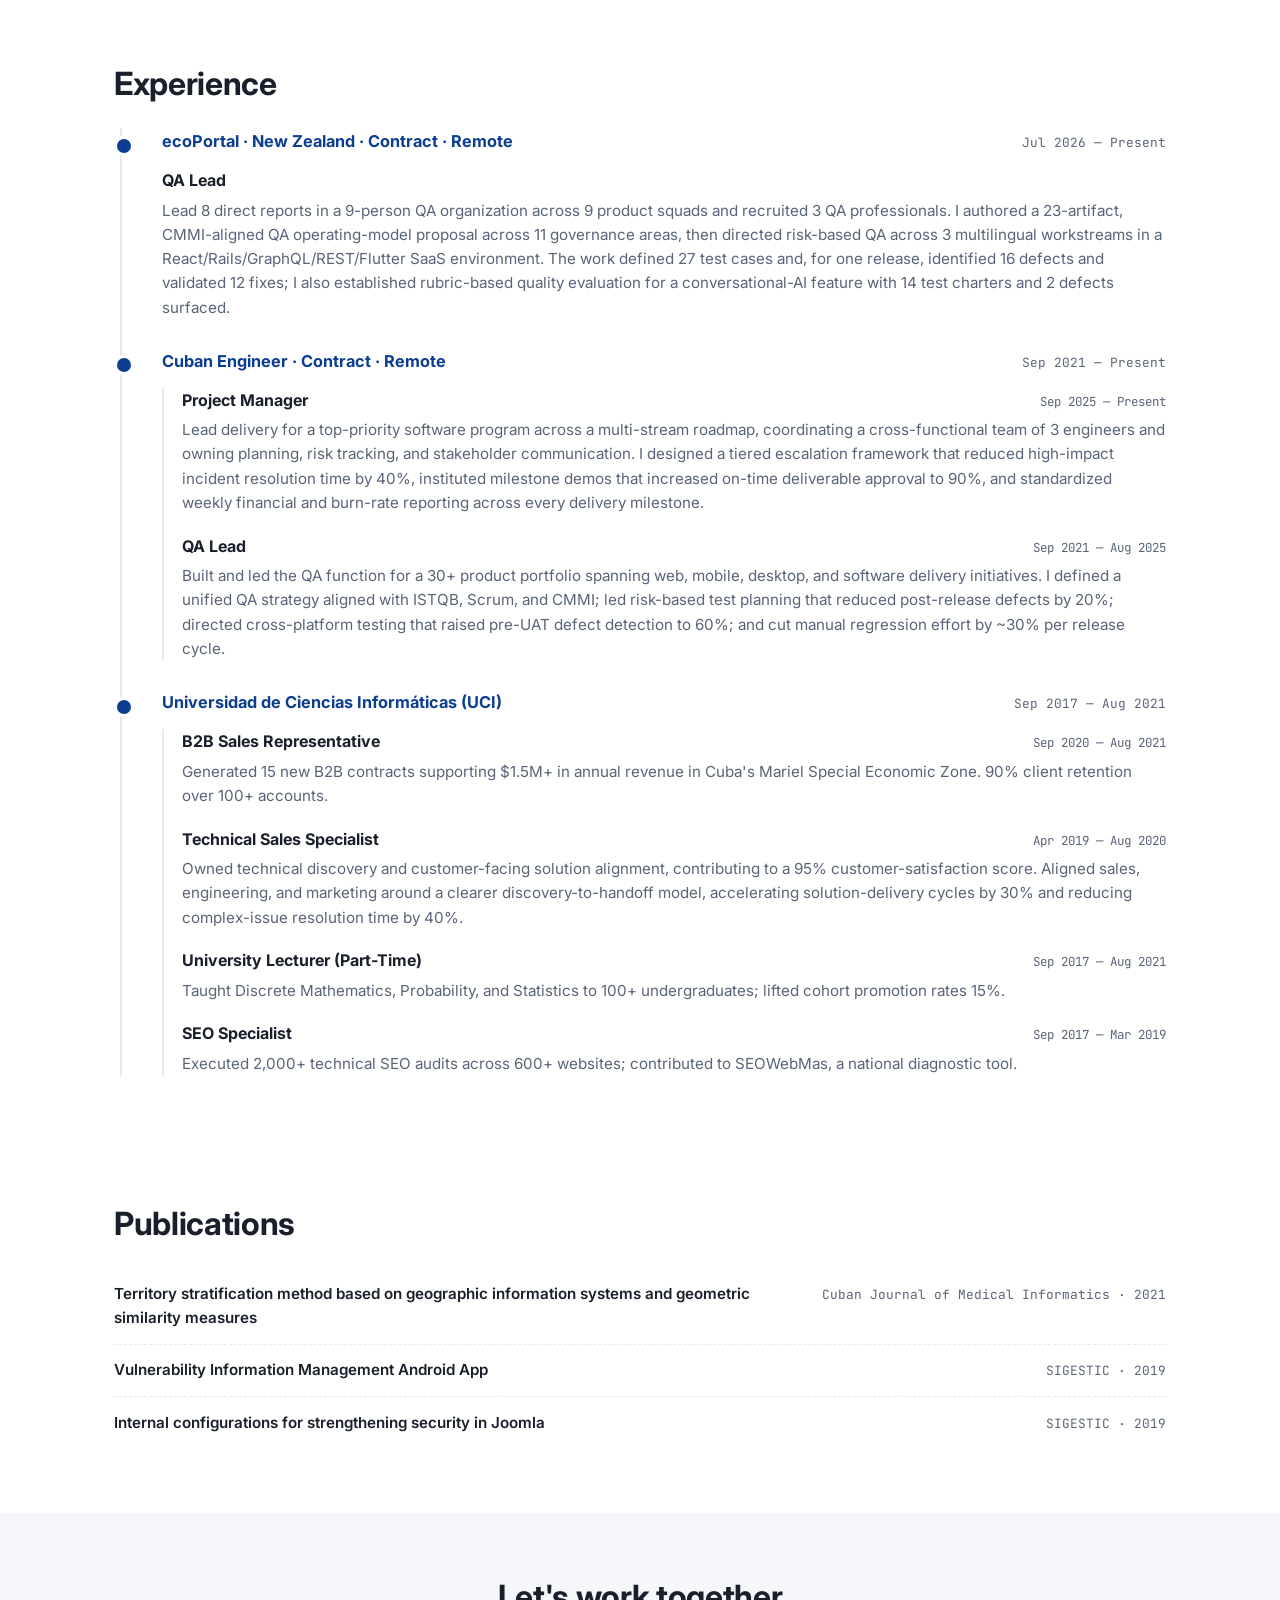
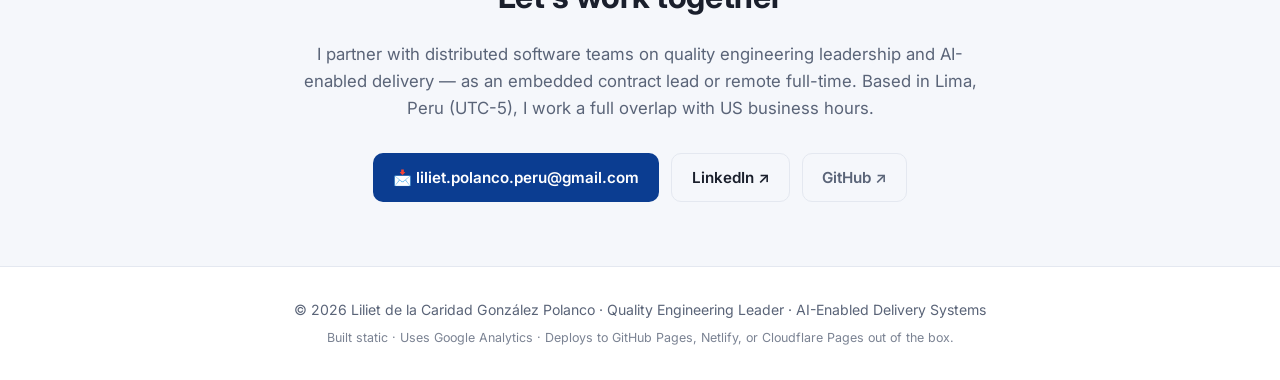
==== commit 253011b2: "Update portfolio QA leadership content Co-authored-by: Copilot <223556219+Copilot@users.noreply.gith" ====
--- a/index.html
+++ b/index.html
@@ -106,8 +106,8 @@
         I design quality strategy, strengthen release readiness, and create structured workflows that improve execution and stakeholder visibility.
       </p>
       <p data-i18n="about.p2">
-        I currently lead QA at ecoPortal (New Zealand), a 6-person team supporting 9 product squads, alongside an engagement as Project Manager — both on a contract basis, bridging engineering, stakeholders, and quality.
-        My work combines evidence-based QA operations, delivery discipline, and AI-enabled workflow design.
+        I currently lead QA at ecoPortal (New Zealand), overseeing 8 direct reports in a 9-person QA organization across 9 product squads, alongside an engagement as Project Manager — both on a contract basis.
+        My work combines people leadership, CMMI-aligned operating-model design, risk-based quality strategy, and AI-enabled delivery.
       </p>
     </div>
     <aside class="card">
@@ -145,8 +145,8 @@
       <span class="metric-label" data-i18n="impact.m4">On-time deliverable approval rate</span>
     </div>
     <div class="metric">
-      <span class="metric-value">6 QA</span>
-      <span class="metric-label" data-i18n="impact.m5">Testers led across 9 delivery squads at ecoPortal</span>
+      <span class="metric-value">8 directs</span>
+      <span class="metric-label" data-i18n="impact.m5">QA organization led and expanded at ecoPortal</span>
     </div>
     <div class="metric">
       <span class="metric-value" data-i18n="impact.v6">9 years</span>
@@ -197,7 +197,7 @@
         I designed the workflow structure, evidence model, and reporting logic.
       </p>
       <p class="stack" data-i18n="projects.s1">Operating Model · QA Strategy · Evidence Design</p>
-      <a class="btn btn-ghost" href="https://github.com/ErzaScarletTitania/g-connect-testing-agent-v2-public-showcase" target="_blank" rel="noopener" data-i18n="projects.cta">View on GitHub ↗</a>
+      <a class="btn btn-ghost" href="https://github.com/ErzaScarletTitania/lgp-qa-orchestration" target="_blank" rel="noopener" data-i18n="projects.cta">View on GitHub ↗</a>
     </article>
     <article class="project">
       <h3>Spec-Driven Delivery Template</h3>
@@ -206,7 +206,7 @@
         I designed it to strengthen delivery traceability and execution discipline.
       </p>
       <p class="stack" data-i18n="projects.s2">Requirements · Delivery Structure · Traceability</p>
-      <a class="btn btn-ghost" href="https://github.com/ErzaScarletTitania/spec-driven-delivery-template" target="_blank" rel="noopener" data-i18n="projects.cta">View on GitHub ↗</a>
+      <a class="btn btn-ghost" href="https://github.com/ErzaScarletTitania/lgp-delivery-traceability" target="_blank" rel="noopener" data-i18n="projects.cta">View on GitHub ↗</a>
     </article>
     <article class="project">
       <h3>MS Graph Auth</h3>
@@ -214,7 +214,7 @@
         Microsoft Graph workflow that turned browser-only shared access into a reusable automation path under tenant constraints.
       </p>
       <p class="stack" data-i18n="projects.s3">Enterprise Debugging · Workflow Design · Python CLI</p>
-      <a class="btn btn-ghost" href="https://github.com/ErzaScarletTitania/ms-graph-auth" target="_blank" rel="noopener" data-i18n="projects.cta">View on GitHub ↗</a>
+      <a class="btn btn-ghost" href="https://github.com/ErzaScarletTitania/lgp-msgraph-access" target="_blank" rel="noopener" data-i18n="projects.cta">View on GitHub ↗</a>
     </article>
     <article class="project">
       <h3>Codex CLI Accounts Selection</h3>
@@ -222,7 +222,7 @@
         Windows-first account-isolation workflow for Codex CLI, designed to improve repeatability and reduce friction in multi-account use.
       </p>
       <p class="stack" data-i18n="projects.s4">Workflow Reliability · Windows CLI · Operations</p>
-      <a class="btn btn-ghost" href="https://github.com/ErzaScarletTitania/Codex-CLI-Accounts-Selection" target="_blank" rel="noopener" data-i18n="projects.cta">View on GitHub ↗</a>
+      <a class="btn btn-ghost" href="https://github.com/ErzaScarletTitania/lgp-codex-accounts" target="_blank" rel="noopener" data-i18n="projects.cta">View on GitHub ↗</a>
     </article>
   </div>
 </section>
@@ -241,7 +241,7 @@
           <div class="role-head">
             <span class="role-title" data-i18n="exp.h0r">QA Lead</span>
           </div>
-          <p data-i18n="exp.r0">Lead a 6-person QA team supporting all 9 active product squads, owning department strategy, testing standards, and QA representation with engineering and executive stakeholders. I delivered the department's first documented QA status assessment within 2 weeks of joining by running 14 structured interviews across 5 stakeholder groups, and set the technical direction for QA automation and AI-assisted testing — shaping the Playwright and Claude-based roadmap that extends the team beyond frontend-only E2E testing.</p>
+          <p data-i18n="exp.r0">Lead 8 direct reports in a 9-person QA organization across 9 product squads and recruited 3 QA professionals. I authored a 23-artifact, CMMI-aligned QA operating-model proposal across 11 governance areas, then directed risk-based QA across 3 multilingual workstreams in a React/Rails/GraphQL/REST/Flutter SaaS environment. The work defined 27 test cases and, for one release, identified 16 defects and validated 12 fixes; I also established rubric-based quality evaluation for a conversational-AI feature with 14 test charters and 2 defects surfaced.</p>
         </li>
       </ul>
     </li>
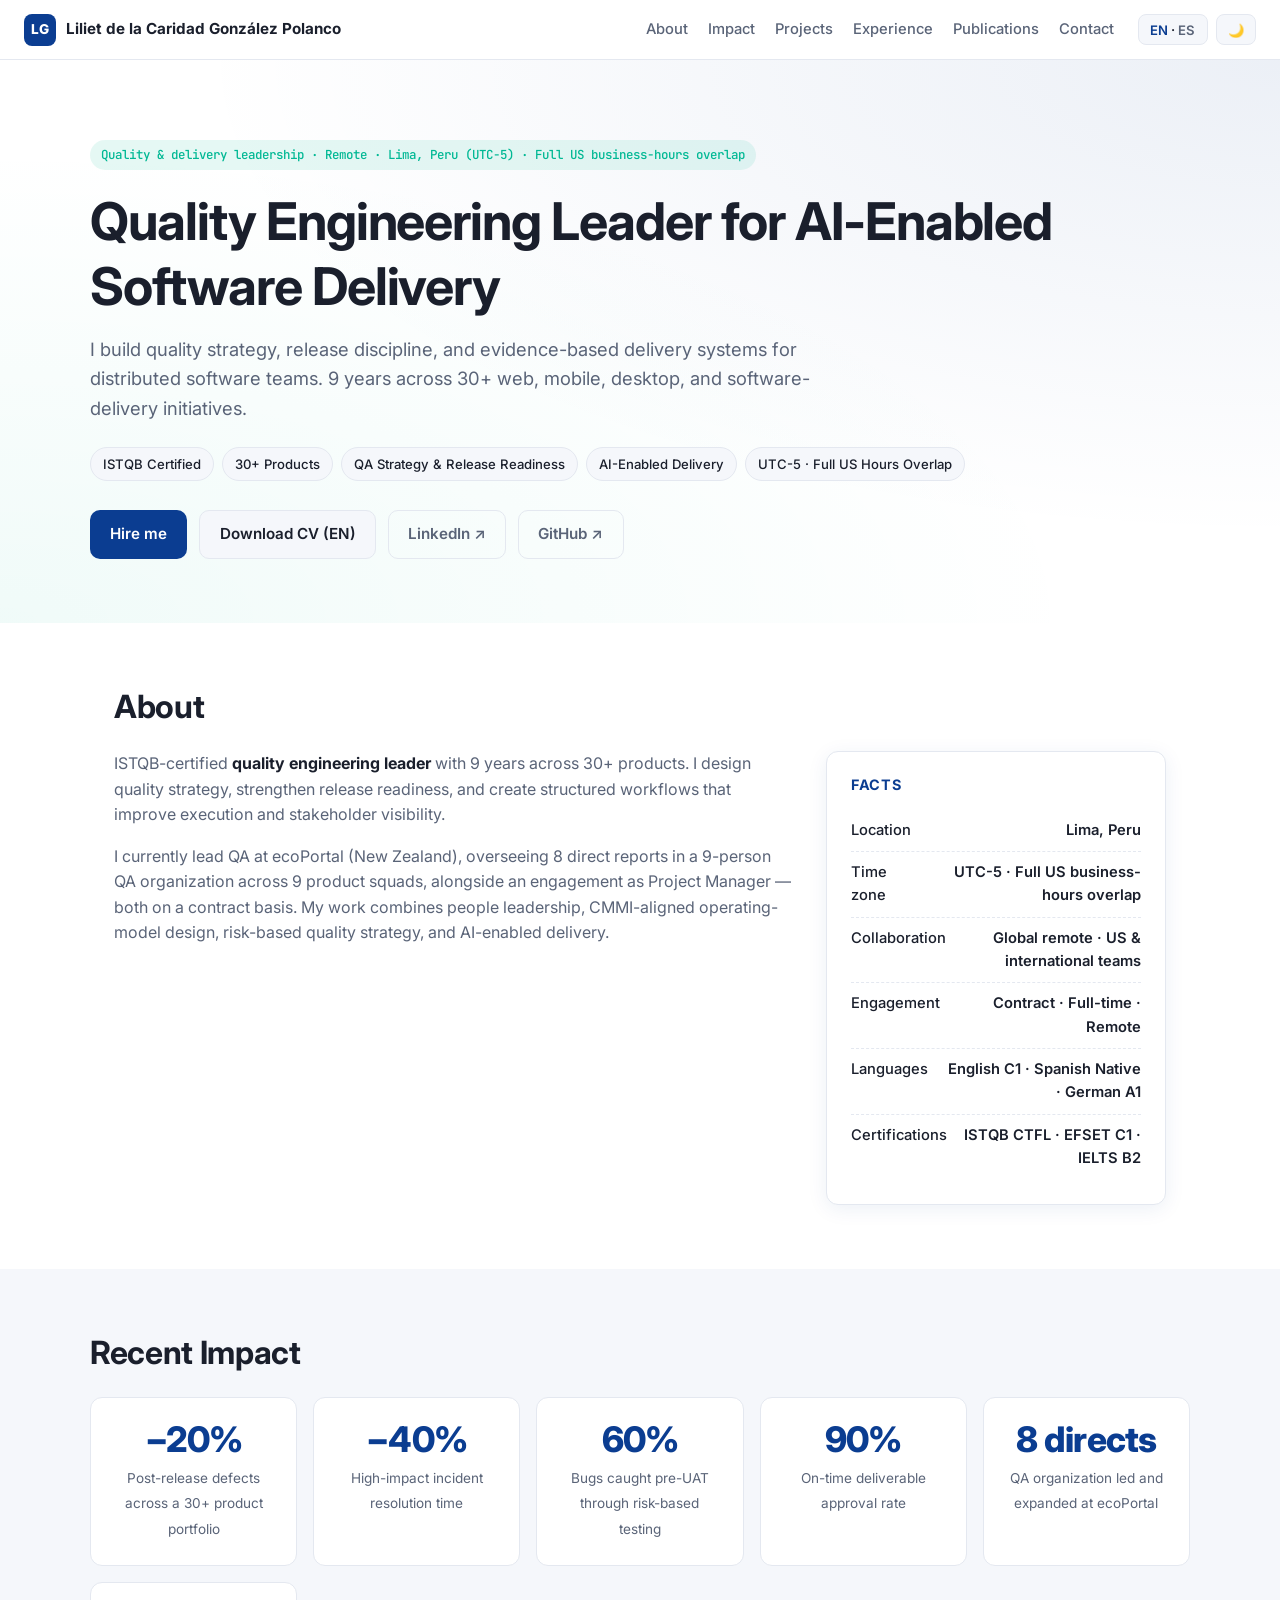
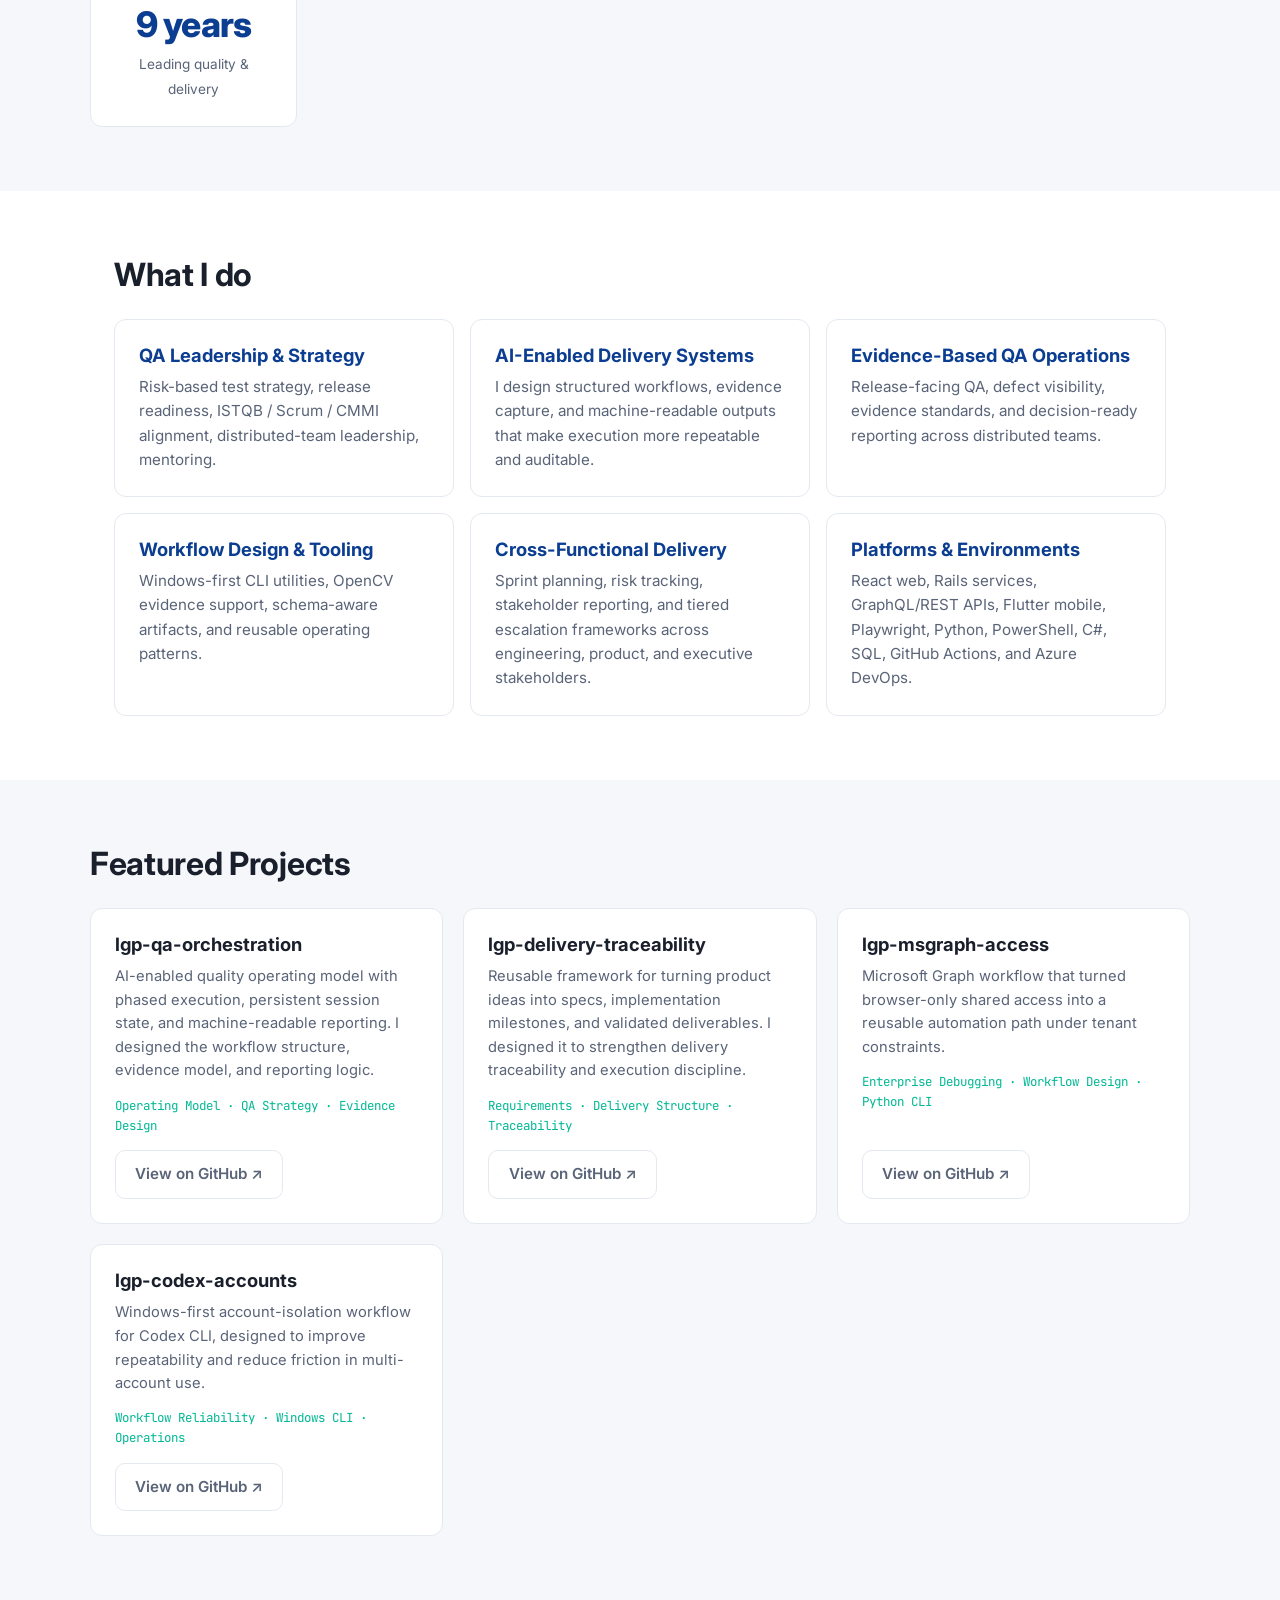
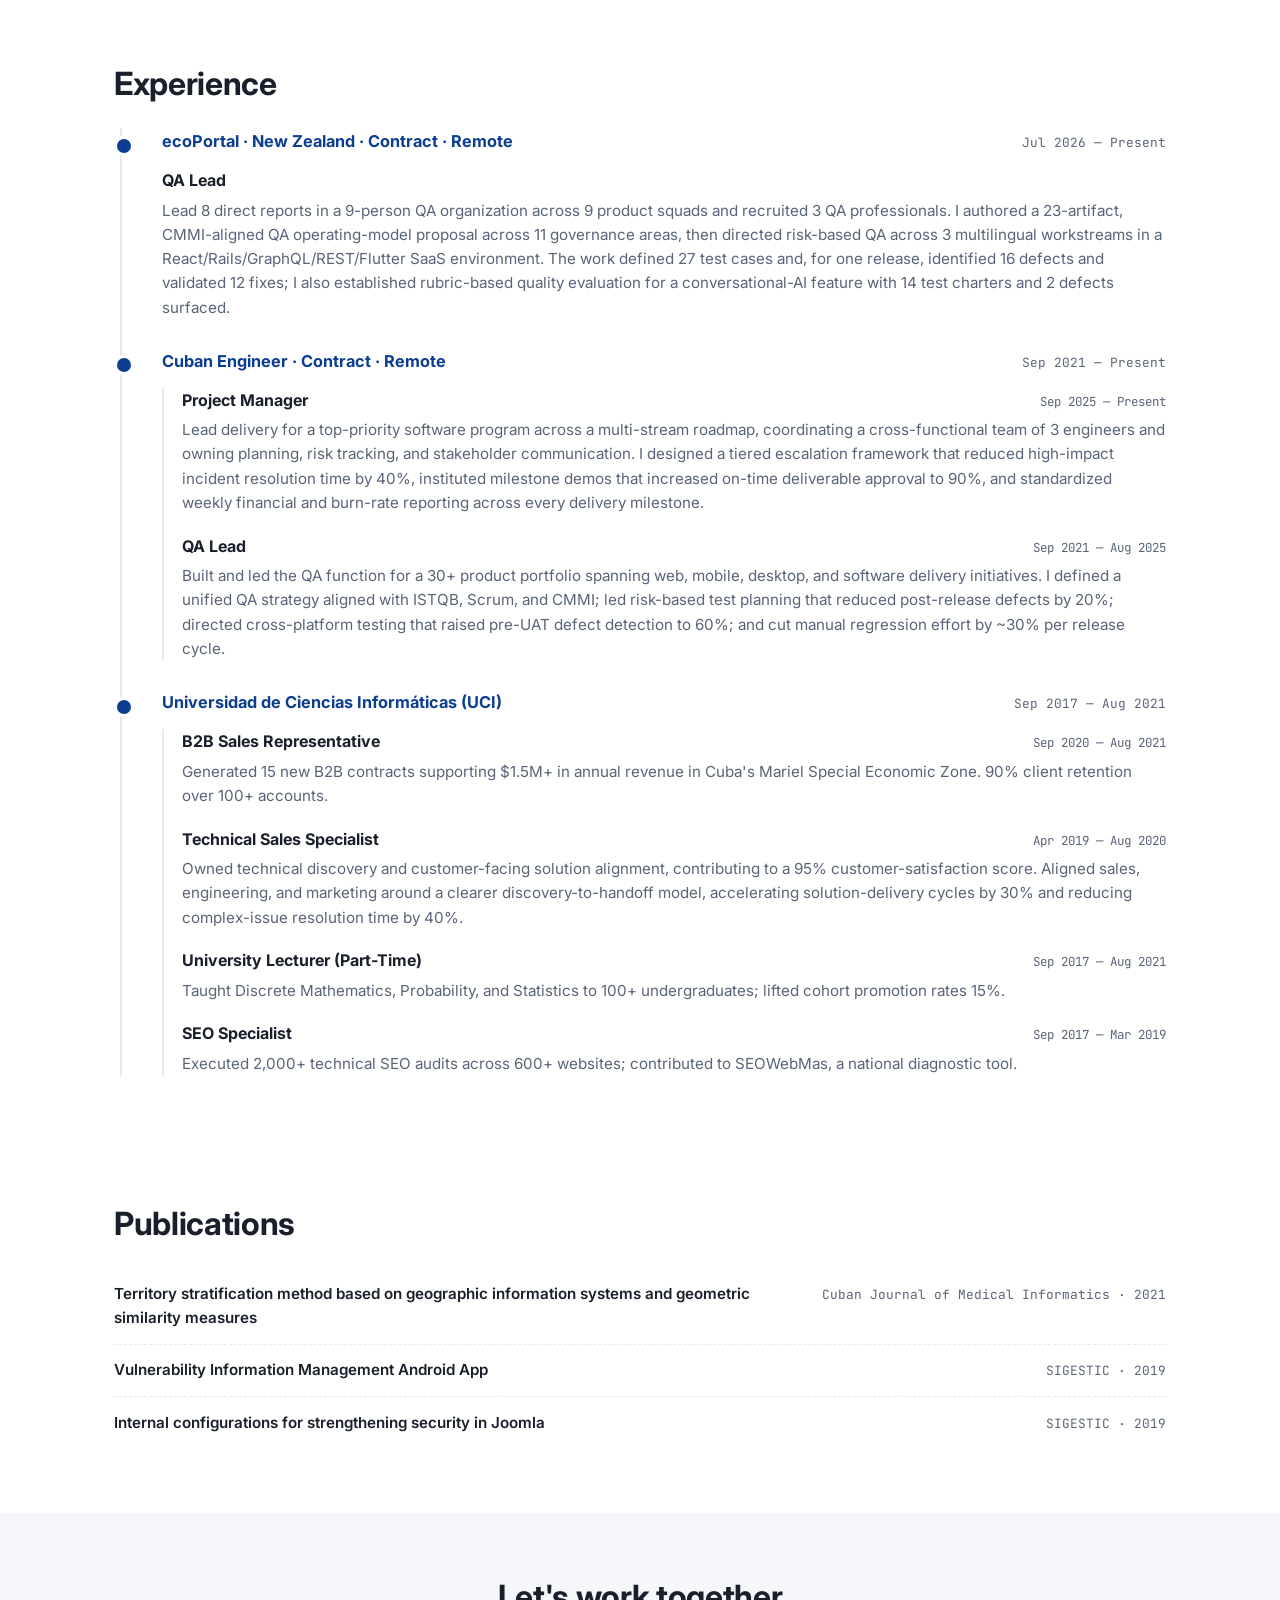
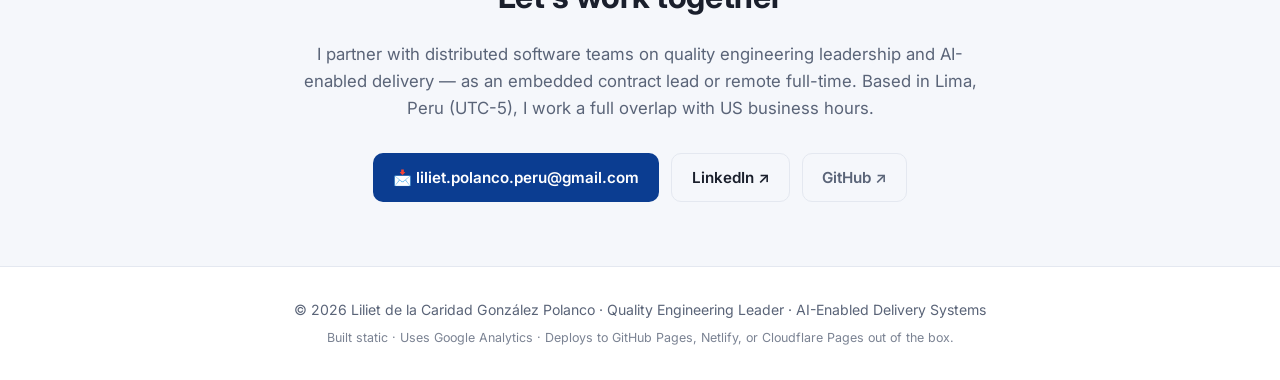
==== commit 1aa6ef39: "Correct portfolio repository names Co-authored-by: Copilot <223556219+Copilot@users.noreply.github.c" ====
--- a/index.html
+++ b/index.html
@@ -191,7 +191,7 @@
   <h2 data-i18n="projects.title">Featured Projects</h2>
   <div class="projects">
     <article class="project">
-      <h3>G-Connect Testing Agent v2</h3>
+      <h3>lgp-qa-orchestration</h3>
       <p data-i18n="projects.p1">
         AI-enabled quality operating model with phased execution, persistent session state, and machine-readable reporting.
         I designed the workflow structure, evidence model, and reporting logic.
@@ -200,7 +200,7 @@
       <a class="btn btn-ghost" href="https://github.com/ErzaScarletTitania/lgp-qa-orchestration" target="_blank" rel="noopener" data-i18n="projects.cta">View on GitHub ↗</a>
     </article>
     <article class="project">
-      <h3>Spec-Driven Delivery Template</h3>
+      <h3>lgp-delivery-traceability</h3>
       <p data-i18n="projects.p2">
         Reusable framework for turning product ideas into specs, implementation milestones, and validated deliverables.
         I designed it to strengthen delivery traceability and execution discipline.
@@ -209,7 +209,7 @@
       <a class="btn btn-ghost" href="https://github.com/ErzaScarletTitania/lgp-delivery-traceability" target="_blank" rel="noopener" data-i18n="projects.cta">View on GitHub ↗</a>
     </article>
     <article class="project">
-      <h3>MS Graph Auth</h3>
+      <h3>lgp-msgraph-access</h3>
       <p data-i18n="projects.p3">
         Microsoft Graph workflow that turned browser-only shared access into a reusable automation path under tenant constraints.
       </p>
@@ -217,7 +217,7 @@
       <a class="btn btn-ghost" href="https://github.com/ErzaScarletTitania/lgp-msgraph-access" target="_blank" rel="noopener" data-i18n="projects.cta">View on GitHub ↗</a>
     </article>
     <article class="project">
-      <h3>Codex CLI Accounts Selection</h3>
+      <h3>lgp-codex-accounts</h3>
       <p data-i18n="projects.p4">
         Windows-first account-isolation workflow for Codex CLI, designed to improve repeatability and reduce friction in multi-account use.
       </p>
